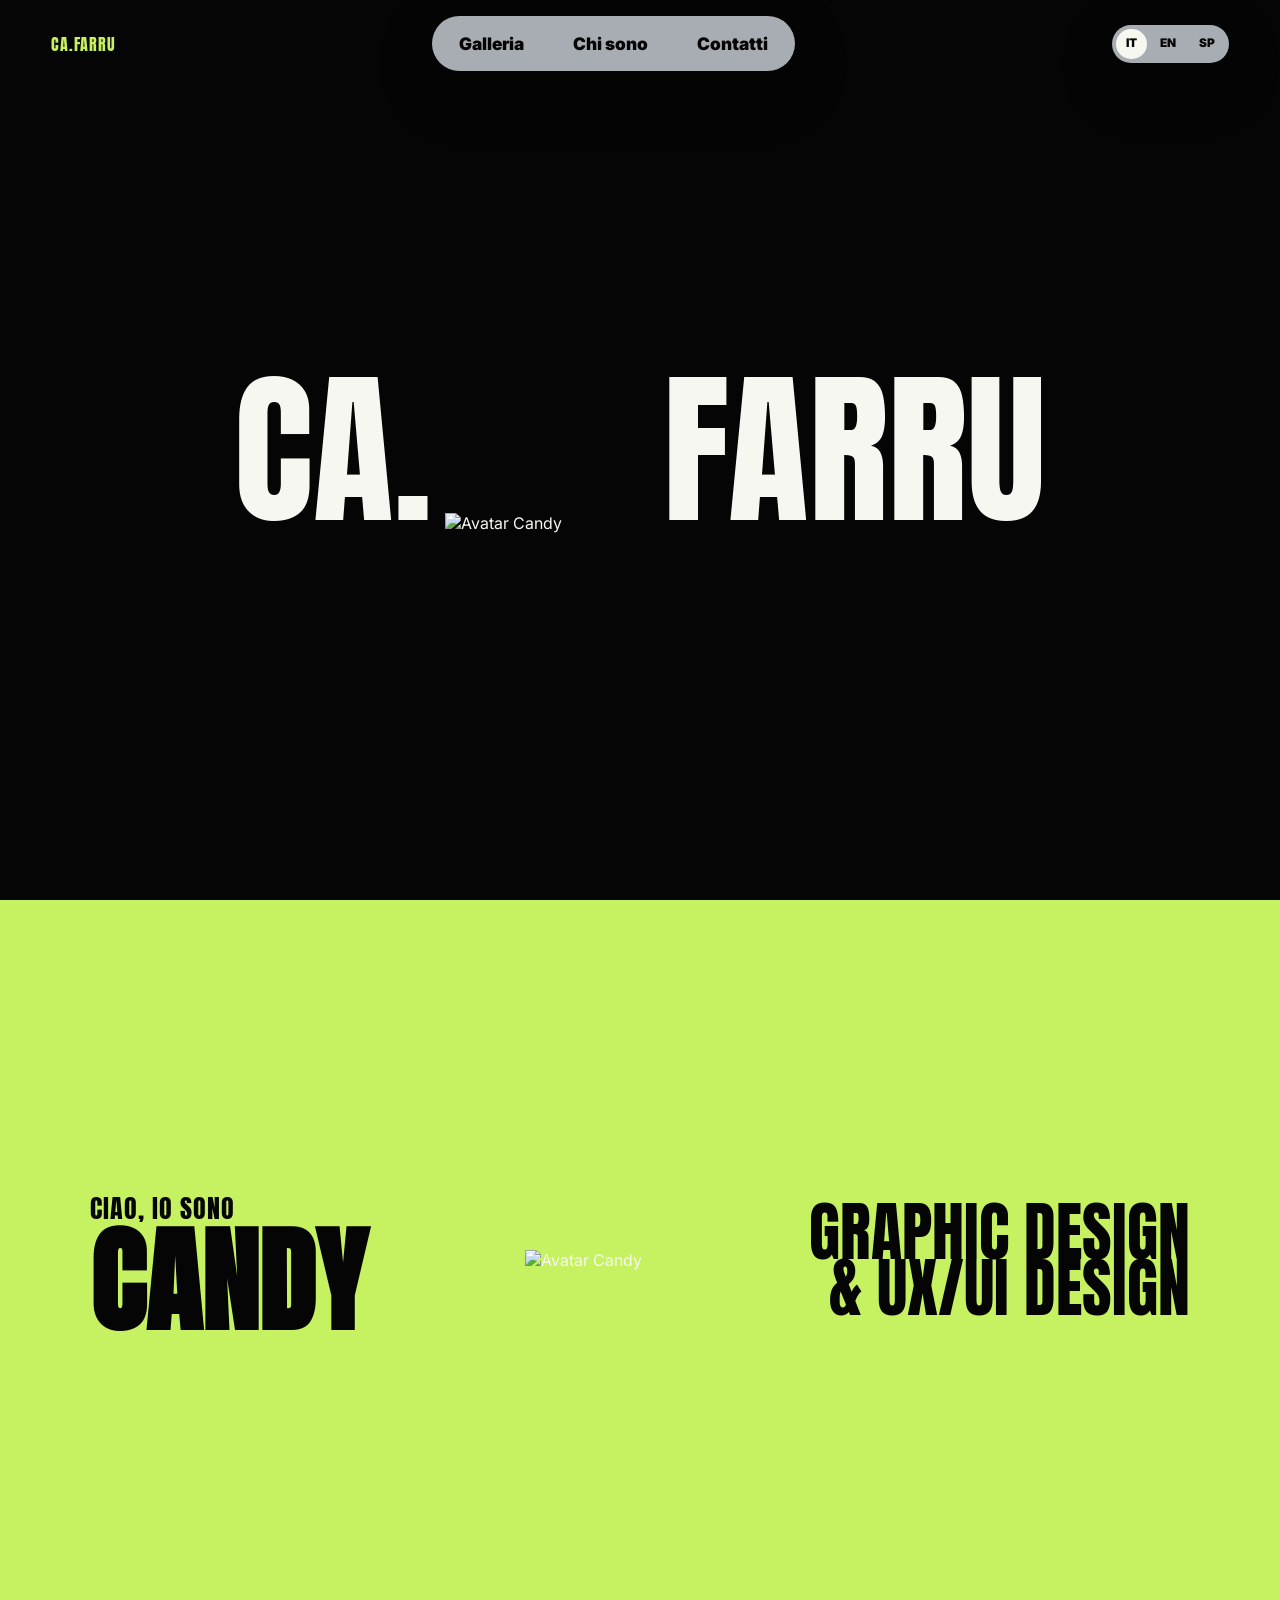
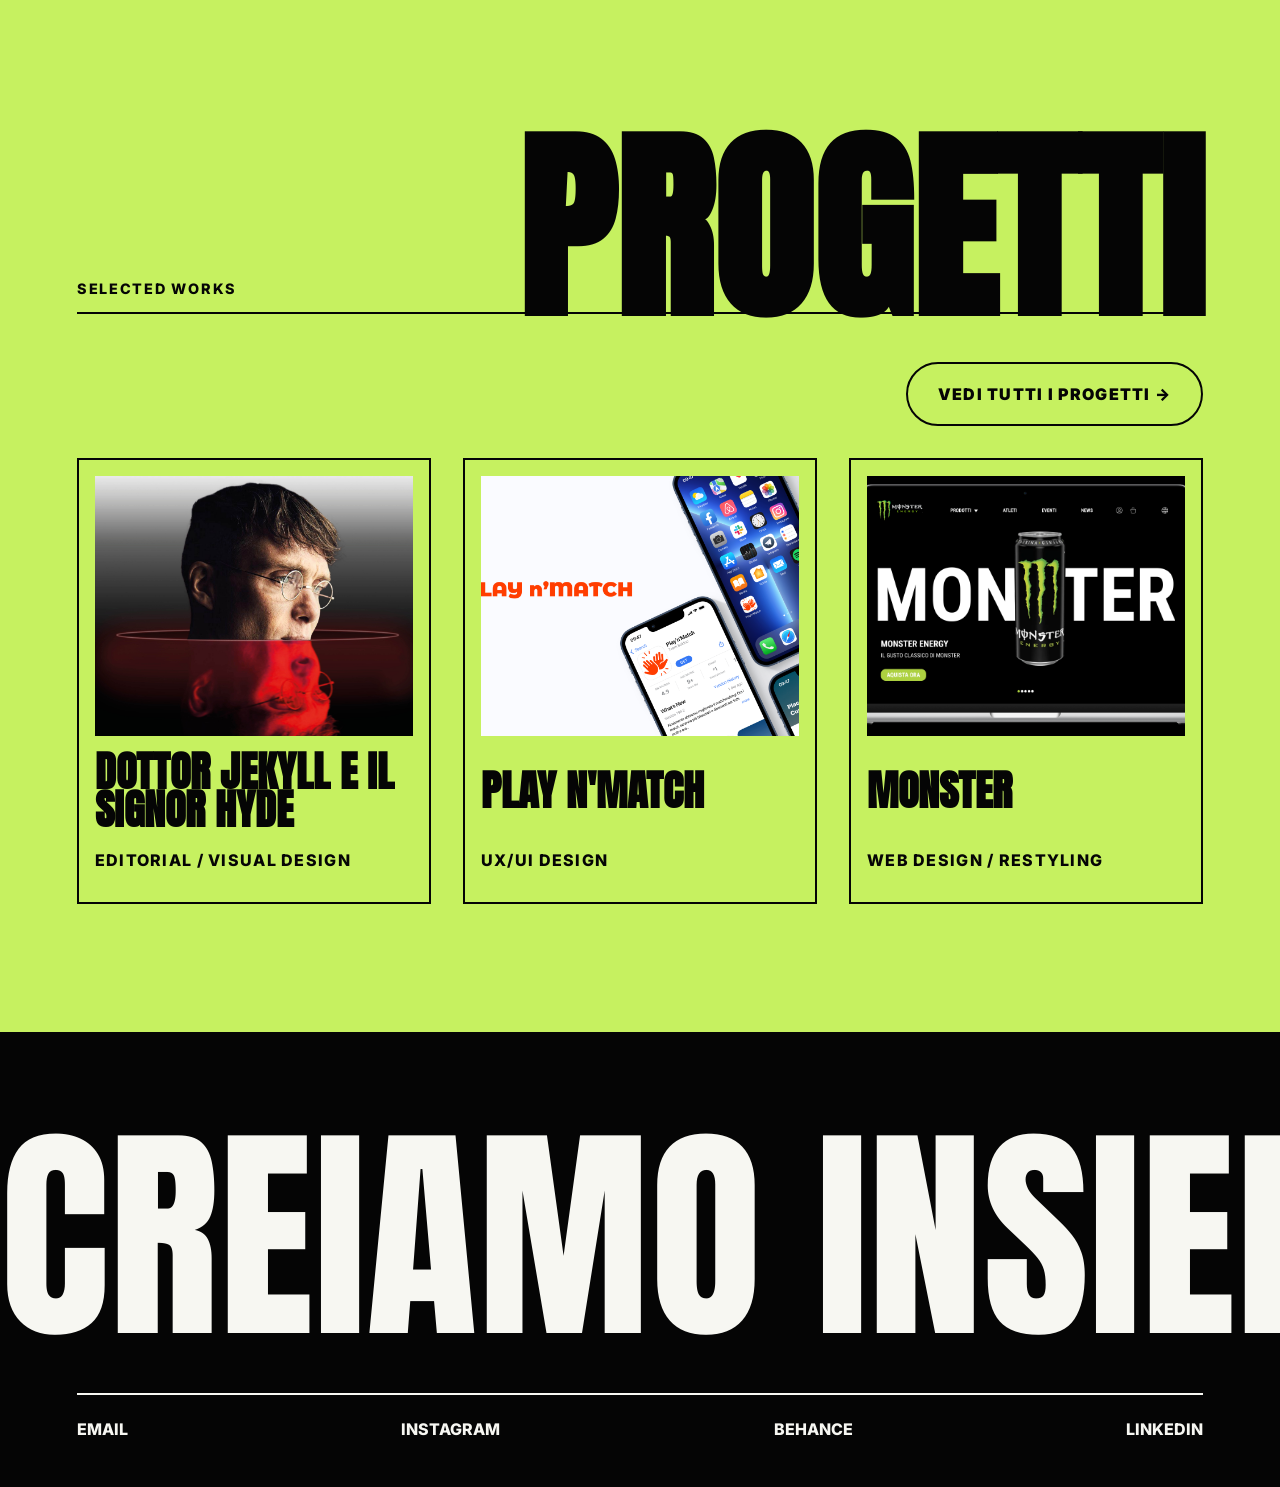
==== index.html @ 34cc257b "Update index.html" ====
<!doctype html>
<html lang="it">
<head>
  <meta charset="utf-8" />
  <meta name="viewport" content="width=device-width, initial-scale=1" />
  <title>Ca.Farru — Portfolio</title>
  <link rel="stylesheet" href="style.css" />
  <style>
    .mini-logo-text {
      font-family: Anton, Impact, sans-serif;
      color: var(--lime);
      font-size: 1rem;
      letter-spacing: .05em;
      text-decoration: none;
      text-transform: uppercase;
      white-space: nowrap;
    }
    .hero-with-avatar {
      position: relative;
      display: flex;
      align-items: center;
      justify-content: center;
      min-height: 100vh;
      overflow: hidden;
      background: var(--black);
    }
    .hero-name-row {
      display: flex;
      align-items: flex-end;
      justify-content: center;
      gap: 0;
      width: 100%;
      padding: 0 4vw;
    }
    .hero-name-part {
      font-family: Anton, Impact, sans-serif;
      font-size: clamp(5rem, 13vw, 15rem);
      text-transform: uppercase;
      line-height: 1;
      color: var(--white);
      white-space: nowrap;
    }
    .hero-avatar-wrap {
      width: clamp(140px, 16vw, 260px);
      flex-shrink: 0;
      display: flex;
      align-items: flex-end;
      justify-content: center;
      overflow: visible;
      margin: 0 1vw;
    }
    .hero-avatar-wrap img {
      width: 100%;
      height: auto;
      object-fit: contain;
      display: block;
    }
    /* Sezione lime */
    .intro-new {
      display: grid;
      grid-template-columns: 1fr auto 1fr;
      align-items: center;
      gap: 3vw;
      padding: 6rem 7vw;
      background: var(--lime);
      min-height: 80vh;
    }
    .intro-left .intro-greeting {
      font-family: Anton, Impact, sans-serif;
      font-size: clamp(1rem, 2vw, 2rem);
      text-transform: uppercase;
      color: var(--black);
      margin: 0 0 .4rem;
      letter-spacing: .04em;
    }
    .intro-left h2 {
      font-family: Anton, Impact, sans-serif;
      font-size: clamp(3.5rem, 9vw, 11rem);
      text-transform: uppercase;
      line-height: .85;
      margin: 0;
      color: var(--black);
    }
    .intro-avatar-center {
      display: flex;
      align-items: flex-end;
      justify-content: center;
      width: clamp(160px, 18vw, 300px);
    }
    .intro-avatar-center img {
      width: 100%;
      height: auto;
      object-fit: contain;
    }
    .intro-right {
      text-align: right;
    }
    .intro-right .intro-role {
      font-family: Anton, Impact, sans-serif;
      font-size: clamp(2rem, 5vw, 6rem);
      text-transform: uppercase;
      line-height: .88;
      color: var(--black);
      margin: 0;
    }
    @media(max-width:700px){
      .hero-name-part { font-size: clamp(2.5rem, 11vw, 5rem); }
      .intro-new { grid-template-columns: 1fr; text-align: center; gap: 2rem; }
      .intro-right { text-align: center; }
      .intro-avatar-center { margin: 0 auto; }
    }
  </style>
</head>
<body>
  <header class="topbar">
    <a class="mini-logo-text" href="#hero" aria-label="Ca.Farru home">CA.FARRU</a>
    <nav class="pill-nav" aria-label="Navigazione principale">
      <a class="nav-link" href="galleria.html" data-i18n="nav_gallery">Galleria</a>
      <a class="nav-link" href="about.html" data-i18n="nav_about">Chi sono</a>
      <a class="nav-link" href="contatti.html" data-i18n="nav_contact">Contatti</a>
    </nav>
    <div class="lang-nav" aria-label="Seleziona lingua">
      <button class="lang-btn active" type="button" data-lang="it">IT</button>
      <button class="lang-btn" type="button" data-lang="en">EN</button>
      <button class="lang-btn" type="button" data-lang="sp">SP</button>
    </div>
  </header>

  <main>
    <!-- HERO: CA. [avatar] FARRU -->
    <section id="hero" class="hero-with-avatar">
      <div class="hero-name-row">
        <span class="hero-name-part">CA.</span>
        <div class="hero-avatar-wrap">
          <img src="assets/io.png" alt="Avatar Candy" />
        </div>
        <span class="hero-name-part">FARRU</span>
      </div>
    </section>

    <!-- SEZIONE LIME: CIAO IO SONO CANDY + avatar + ruolo -->
    <section class="intro-new">
      <div class="intro-left">
        <p class="intro-greeting" data-i18n="hello_small">Ciao, io sono</p>
        <h2>Candy</h2>
      </div>
      <div class="intro-avatar-center">
        <img src="assets/io.png" alt="Avatar Candy" />
      </div>
      <div class="intro-right">
        <p class="intro-role" data-i18n="role">Graphic Design<br>& UX/UI Design</p>
      </div>
    </section>

    <section id="projects" class="projects section-lime">
      <div class="section-title">
        <p class="eyebrow" data-i18n="works_label">Selected works</p>
        <h2 data-i18n="projects_title">Progetti</h2>
      </div>
      <div style="margin-bottom:2rem;display:flex;justify-content:flex-end"><a href="galleria.html" class="btn" style="border-color:var(--black);color:var(--black)" data-i18n="view_all">Vedi tutti i progetti →</a></div>
      <div class="project-grid">
        <article class="project-card" onclick="window.location='progetto-dottor-jekyll.html'" style="cursor:pointer;overflow:hidden;position:relative">
          <div class="project-thumb" style="background:#111;overflow:hidden;border:none;padding:0">
            <img src="assets/poster S.jpg" alt="Jekyll" style="width:100%;height:100%;object-fit:cover" />
          </div>
          <h3>Dottor Jekyll e il Signor Hyde</h3>
          <p>Editorial / Visual Design</p>
        </article>
        <article class="project-card" onclick="window.location='progetto-play2match.html'" style="cursor:pointer;overflow:hidden">
          <div class="project-thumb" style="background:#ff4500;overflow:hidden;border:none;padding:0">
            <img src="assets/play2match.png" alt="Play2Match" style="width:100%;height:100%;object-fit:cover" />
          </div>
          <h3>Play n'Match</h3>
          <p>UX/UI Design</p>
        </article>
        <article class="project-card" style="cursor:pointer" onclick="window.location='progetto-monster.html'">
          <div class="project-thumb" style="background:#000;overflow:hidden;border:none;padding:0"><img src="assets/home page nuova.png" alt="Monster" style="width:100%;height:100%;object-fit:cover" /></div>
          <h3>Monster</h3>
          <p>Web Design / Restyling</p>
        </article>
      </div>
    </section>
  </main>

  <footer id="contact" class="footer section-black">
    <a class="footer-cta marquee" href="mailto:160499.candy.farruggia@gmail.com" aria-label="Creiamo insieme">
      <span data-i18n="footer_cta">Creiamo insieme</span>
      <span aria-hidden="true">Creiamo insieme</span>
      <span aria-hidden="true">Creiamo insieme</span>
    </a>
    <div class="footer-row">
      <a href="mailto:160499.candy.farruggia@gmail.com">email</a>
      <a href="#">instagram</a>
      <a href="#">behance</a>
      <a href="https://www.linkedin.com/in/candida-farruggia-71b1a9174/" target="_blank">LinkedIn</a>
    </div>
  </footer>

  <script src="script.js"></script>
  <script>
    const indexTranslations = {
      it: {
        nav_gallery: 'Galleria', nav_about: 'Chi sono', nav_contact: 'Contatti',
        hello_small: 'Ciao, io sono', role: 'Graphic Design<br>& UX/UI Design',
        works_label: 'Selected works', projects_title: 'Progetti',
        footer_cta: 'Creiamo insieme', view_all: 'Vedi tutti i progetti →'
      },
      en: {
        nav_gallery: 'Gallery', nav_about: 'About me', nav_contact: 'Contacts',
        hello_small: 'Hi, I am', role: 'Graphic Design<br>& UX/UI Design',
        works_label: 'Selected works', projects_title: 'Projects',
        footer_cta: "Let's create together", view_all: 'See all projects →'
      },
      sp: {
        nav_gallery: 'Galería', nav_about: 'Sobre mí', nav_contact: 'Contactos',
        hello_small: 'Hola, soy', role: 'Diseño gráfico<br>y UX/UI Design',
        works_label: 'Trabajos seleccionados', projects_title: 'Proyectos',
        footer_cta: 'Creamos juntos', view_all: 'Ver todos los proyectos →'
      }
    };

    function applyIndexLang(lang) {
      const dict = indexTranslations[lang] || indexTranslations.it;
      document.querySelectorAll('[data-i18n]').forEach(el => {
        const key = el.dataset.i18n;
        if (dict[key]) el.innerHTML = dict[key];
      });
      document.querySelectorAll('.lang-btn').forEach(b => b.classList.toggle('active', b.dataset.lang === lang));
      document.documentElement.lang = lang === 'sp' ? 'es' : lang;
      localStorage.setItem('cafarru-lang', lang);
    }

    document.querySelectorAll('.lang-btn').forEach(btn => {
      btn.onclick = () => applyIndexLang(btn.dataset.lang);
    });

    applyIndexLang(localStorage.getItem('cafarru-lang') || 'it');
  </script>
</body>
</html>
---- style.css ----
@import url('https://fonts.googleapis.com/css2?family=Anton&family=Inter:wght@400;600;800;900&display=swap');
 
:root {
  --black: #050505;
  --white: #f7f7f2;
  --lime: #C6F160;
  --grey: #bfc5cb;
}
 
* { box-sizing: border-box }
html { scroll-behavior: smooth }
body { margin: 0; font-family: Inter, Arial, sans-serif; background: var(--black); color: var(--white); overflow-x: hidden }
a { color: inherit; text-decoration: none }
button { font: inherit }
 
/* ── TOPBAR ── */
.topbar {
  position: fixed; top: 16px; left: 0; right: 0; z-index: 20;
  display: grid; grid-template-columns: 74px 1fr 128px;
  align-items: center; gap: 14px; padding: 0 4vw; pointer-events: none;
}
.topbar > * { pointer-events: auto }
 
.mini-logo {
  width: 48px; height: 48px; border: 2px solid var(--lime); border-radius: 50%;
  display: grid; place-items: center; background: var(--black); color: var(--lime);
  font-weight: 900; letter-spacing: -.08em; box-shadow: 0 16px 35px rgba(0,0,0,.28);
}
 
.pill-nav, .lang-nav {
  justify-self: center; display: flex; align-items: center;
  background: rgba(191,197,203,.88); border-radius: 999px; padding: 5px;
  backdrop-filter: blur(10px); box-shadow: 0 20px 60px rgba(0,0,0,.22);
}
.pill-nav { gap: 5px }
.lang-nav { gap: 3px; justify-self: end; padding: 4px }
 
.nav-link, .lang-btn {
  border: 0; border-radius: 999px; background: transparent; color: var(--black);
  font-weight: 900; line-height: 1; cursor: pointer; transition: .2s ease;
}
.nav-link { font-size: clamp(.78rem, 1.35vw, 1.15rem); padding: 14px 22px }
.lang-btn { font-size: .74rem; padding: 9px 10px }
.nav-link.active, .nav-link:hover, .lang-btn.active, .lang-btn:hover {
  background: var(--white); color: var(--black);
}
 
/* ── SECTION COLORS ── */
.section-black { background: var(--black); color: var(--white) }
.section-lime  { background: var(--lime);  color: var(--black) }
 
/* ── HERO ── */
.hero {
  min-height: 100vh; position: relative; display: flex;
  align-items: center; justify-content: center;
  padding: 8vh 0 2vh; overflow: hidden;
}
.hero h1 {
  font-family: Anton, Impact, sans-serif;
  font-size: clamp(6.8rem, 24.5vw, 30rem);
  line-height: .76; margin: 0; text-transform: uppercase;
  letter-spacing: .005em; z-index: 2; white-space: nowrap;
  width: 100vw; text-align: center;
}
 
/* ── INTRO ── */
.intro {
  min-height: 90vh; display: grid;
  grid-template-columns: 1.25fr .7fr 1.25fr;
  align-items: center; gap: 3vw; padding: 9rem 6vw;
}
.eyebrow { text-transform: uppercase; letter-spacing: .12em; font-size: .9rem; font-weight: 800 }
.intro h2, .projects h2 {
  font-family: Anton, Impact, sans-serif;
  font-size: clamp(5rem, 16vw, 18rem);
  line-height: .8; margin: 0; text-transform: uppercase;
}
.intro-role {
  font-family: Anton, Impact, sans-serif;
  font-size: clamp(3rem, 8vw, 9rem);
  line-height: .88; margin: 0; text-transform: uppercase;
}
.emoji { display: block; border-radius: 50%; object-fit: cover; box-shadow: 0 25px 70px rgba(0,0,0,.35) }
.emoji.small { width: min(26vw, 320px); aspect-ratio: 1 }
.photo { display: block; object-fit: cover; box-shadow: 0 25px 70px rgba(0,0,0,.35); border: 2px solid var(--white) }
.photo.big { width: min(38vw, 480px); aspect-ratio: 4/5; border-radius: 44px; object-position: center top }
 
/* ── ABOUT PREVIEW ── */
.about-preview {
  min-height: 100vh; display: grid; grid-template-columns: 1fr 1fr;
  align-items: center; gap: 6vw; padding: 8rem 7vw;
}
.about-text h2 {
  font-size: clamp(2.4rem, 5vw, 6rem); line-height: .95; margin: 0 0 2rem;
  font-family: Anton, Impact, sans-serif; text-transform: uppercase;
}
.btn {
  display: inline-flex; border: 2px solid var(--white); border-radius: 999px;
  padding: 20px 30px; text-transform: uppercase; font-weight: 900; letter-spacing: .08em;
}
.btn:hover { background: var(--lime); border-color: var(--lime); color: var(--black) }
 
/* ── PROJECTS (index) ── */
.projects { min-height: 100vh; padding: 8rem 6vw }
.section-title {
  display: flex; justify-content: space-between; align-items: end;
  border-bottom: 2px solid var(--black); margin-bottom: 3rem;
}
.project-grid { display: grid; grid-template-columns: repeat(3,1fr); gap: 2rem }
.project-card {
  border: 2px solid var(--black); padding: 1rem; min-height: 430px;
  display: flex; flex-direction: column; justify-content: space-between; transition: .25s;
}
.project-card:hover { background: var(--black); color: var(--lime); transform: translateY(-8px) }
.project-thumb {
  height: 260px; border: 2px solid currentColor; display: grid;
  place-items: center; font-family: Anton, Impact, sans-serif; font-size: 7rem;
}
.project-card h3 {
  font-family: Anton, Impact, sans-serif;
  font-size: clamp(2rem, 3.3vw, 4rem); line-height: .9; text-transform: uppercase; margin: 1rem 0 .4rem;
}
.project-card p { text-transform: uppercase; letter-spacing: .08em; font-weight: 800 }
 
/* ── FOOTER ── */
.footer { padding: 7rem 0 3rem; overflow: hidden }
.footer-cta {
  width: 100%; display: flex; gap: 4vw; white-space: nowrap;
  font-family: Anton, Impact, sans-serif; font-size: clamp(5rem, 18vw, 20rem);
  line-height: .8; text-transform: uppercase; color: var(--white);
  animation: footerHue 5s ease-in-out infinite alternate;
}
.footer-cta span { display: inline-block; animation: marquee 13s linear infinite; padding-right: 4vw }
.footer-cta:hover { color: var(--lime) }
.footer-row {
  margin: 4rem 6vw 0; border-top: 2px solid var(--white); padding-top: 1.5rem;
  display: flex; gap: 3rem; justify-content: space-between;
  text-transform: uppercase; font-weight: 800;
}
.footer a:hover { color: var(--lime) }
 
@keyframes marquee { from { transform: translateX(0) } to { transform: translateX(-100%) } }
@keyframes footerHue {
  0%   { color: var(--white) }
  45%  { color: var(--lime) }
  100% { color: #bfc5cb }
}
 
/* ── GALLERY PAGE ── */
.gallery-page { padding: 130px 24px 120px }
.gallery-hero {
  display: flex; align-items: flex-end; justify-content: space-between;
  border-bottom: 1px solid #333; padding-bottom: 24px; margin-bottom: 40px;
}
.gallery-hero h1 { font-size: clamp(64px, 10vw, 150px); line-height: .85; margin: 0; font-family: Anton, Impact, sans-serif; text-transform: uppercase }
.gallery-hero p { max-width: 420px; font-size: 20px; color: #aaa }
 
.projects-grid {
  display: grid; grid-template-columns: repeat(3, 1fr);
  border-top: 1px solid #252525; border-left: 1px solid #252525;
}
.projects-grid .project-card {
  border: none;
  border-right: 1px solid #252525; border-bottom: 1px solid #252525;
  padding: 20px; min-height: 360px; display: flex; flex-direction: column;
  justify-content: space-between; transition: .25s; color: var(--white);
}
.projects-grid .project-card:hover { background: #111; transform: none }
.projects-grid .project-card.selected { background: var(--lime); color: var(--black) }
.projects-grid .project-card.selected .project-info p,
.projects-grid .project-card.selected .project-info span { color: #333 }
 
.project-image {
  height: 220px; border-radius: 4px; display: flex;
  align-items: center; justify-content: center;
  font-size: 72px; font-weight: 900; color: var(--black);
}
.img-1 { background: var(--white) }
.img-2 { background: var(--lime) }
.img-3 { background: #ff4038 }
 
.project-info h2 { font-size: 22px; margin: 18px 0 8px }
.project-info p, .project-info span { color: #aaa; font-size: 14px }
 
/* ── VIEW TOGGLE ── */
.view { display: none }
.active-view { display: grid }
.projects-list.active-view { display: block }
.projects-list { padding-top: 20px }
.list-group {
  display: grid; grid-template-columns: 260px 1fr;
  border-top: 1px solid #333; padding: 28px 0;
}
.list-group h2 { margin: 0; font-size: 32px }
.list-group a {
  display: flex; justify-content: space-between; align-items: center;
  border-bottom: 1px solid #252525; padding: 18px 0;
  font-size: 23px; font-weight: 900; transition: .2s;
}
.list-group a:hover, .list-group a.selected {
  background: var(--lime); color: var(--black); padding-left: 18px; padding-right: 18px;
}
.list-group a:hover small, .list-group a.selected small { color: #333 }
.list-group small { color: #aaa; font-size: 13px }
 
.bottom-controls {
  position: fixed; left: 50%; bottom: 24px; transform: translateX(-50%);
  z-index: 1001; background: #9fa4a8; padding: 6px; border-radius: 999px;
  display: flex; gap: 5px; box-shadow: 0 15px 50px #000;
}
.view-btn { width: 48px; height: 48px; border: 0; border-radius: 999px; background: transparent; font-size: 23px; font-weight: 900; cursor: pointer }
.view-btn.active { background: var(--white) }
 
/* ── PROJECT PAGE ── */
.project-page { padding: 130px 48px 100px }
.project-header {
  display: grid; grid-template-columns: 1fr 1.6fr;
  gap: 60px; align-items: start; border-bottom: 1px solid #333; padding-bottom: 60px;
}
.project-title-box { text-align: right }
.project-title-box h1 { font-family: Anton, Impact, sans-serif; font-size: clamp(58px, 9vw, 145px); line-height: .85; margin: 0; text-transform: uppercase }
.project-title-box p, .software-box p, .project-meta p {
  color: #aaa; text-transform: uppercase; font-size: 13px; letter-spacing: .08em;
}
.software-icons { display: flex; gap: 12px }
.software-icons span {
  width: 64px; height: 64px; border-radius: 50%; background: var(--white); color: var(--black);
  display: flex; align-items: center; justify-content: center; font-weight: 900; font-size: 20px;
}
.project-meta {
  display: grid; grid-template-columns: 1fr 1fr 2fr;
  gap: 40px; padding: 60px 0; border-bottom: 1px solid #333;
}
.project-meta h2 { font-size: 23px; margin: 0 }
.brief h2 { font-size: 32px; line-height: 1.1 }
.mockups { display: grid; grid-template-columns: 1fr 1fr; gap: 24px; padding-top: 60px }
.mockup {
  min-height: 420px; border-radius: 28px; display: flex;
  align-items: center; justify-content: center; color: var(--black); font-size: 38px; font-weight: 900;
}
.mockup.big { grid-column: 1/-1; min-height: 620px }
 
/* ── RESPONSIVE ── */
@media (max-width: 1200px) {
  .projects-grid { grid-template-columns: repeat(3,1fr) }
}
@media (max-width: 950px) {
  .topbar { grid-template-columns: 52px 1fr; top: 12px; padding: 0 4vw }
  .mini-logo { width: 44px; height: 44px }
  .pill-nav { justify-self: end }
  .lang-nav { grid-column: 2; justify-self: end }
  .nav-link { font-size: .78rem; padding: 12px 14px }
  .lang-btn { font-size: .7rem; padding: 8px 9px }
  .hero h1 { font-size: 26vw; white-space: nowrap }
  .intro, .about-preview { grid-template-columns: 1fr; min-height: auto; padding: 7rem 5vw; text-align: left }
  .emoji.small { width: min(75vw, 340px) }
  .photo.big { width: min(86vw, 420px) }
  .project-grid { grid-template-columns: 1fr }
  .section-title { display: block }
  .footer-row { flex-direction: column; gap: 1rem }
  .projects { padding: 7rem 5vw }
}
@media (max-width: 760px) {
  .gallery-page, .project-page { padding: 160px 16px 110px }
  .gallery-hero { display: block }
  .projects-grid { grid-template-columns: 1fr }
  .project-header, .project-meta, .list-group, .mockups { grid-template-columns: 1fr }
  .project-title-box { text-align: left }
}
@media (max-width: 520px) {
  .topbar { gap: 8px }
  .pill-nav { gap: 3px; padding: 4px }
  .nav-link { font-size: .66rem; padding: 10px 8px }
  .lang-nav { padding: 3px }
  .hero { padding-top: 8rem }
  .hero h1 { font-size: 25vw }
  .footer-cta { font-size: 24vw }
}
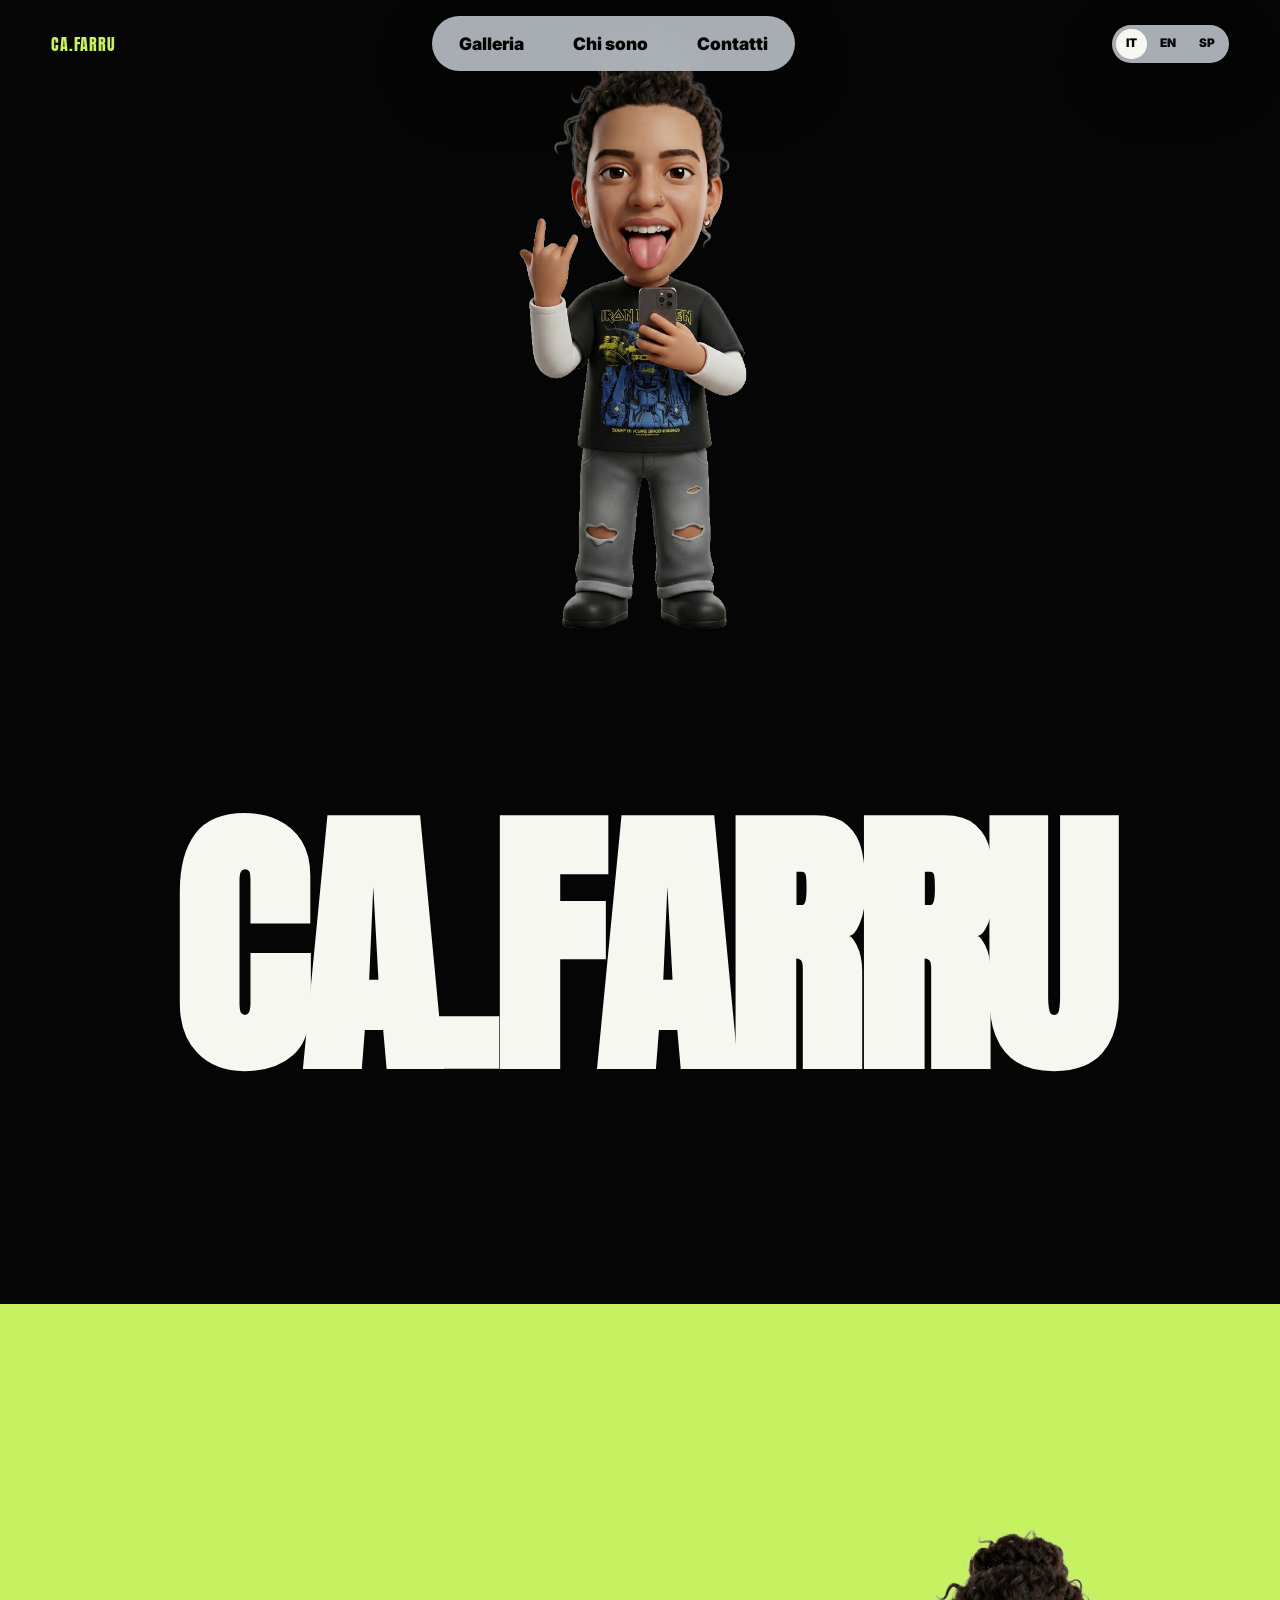
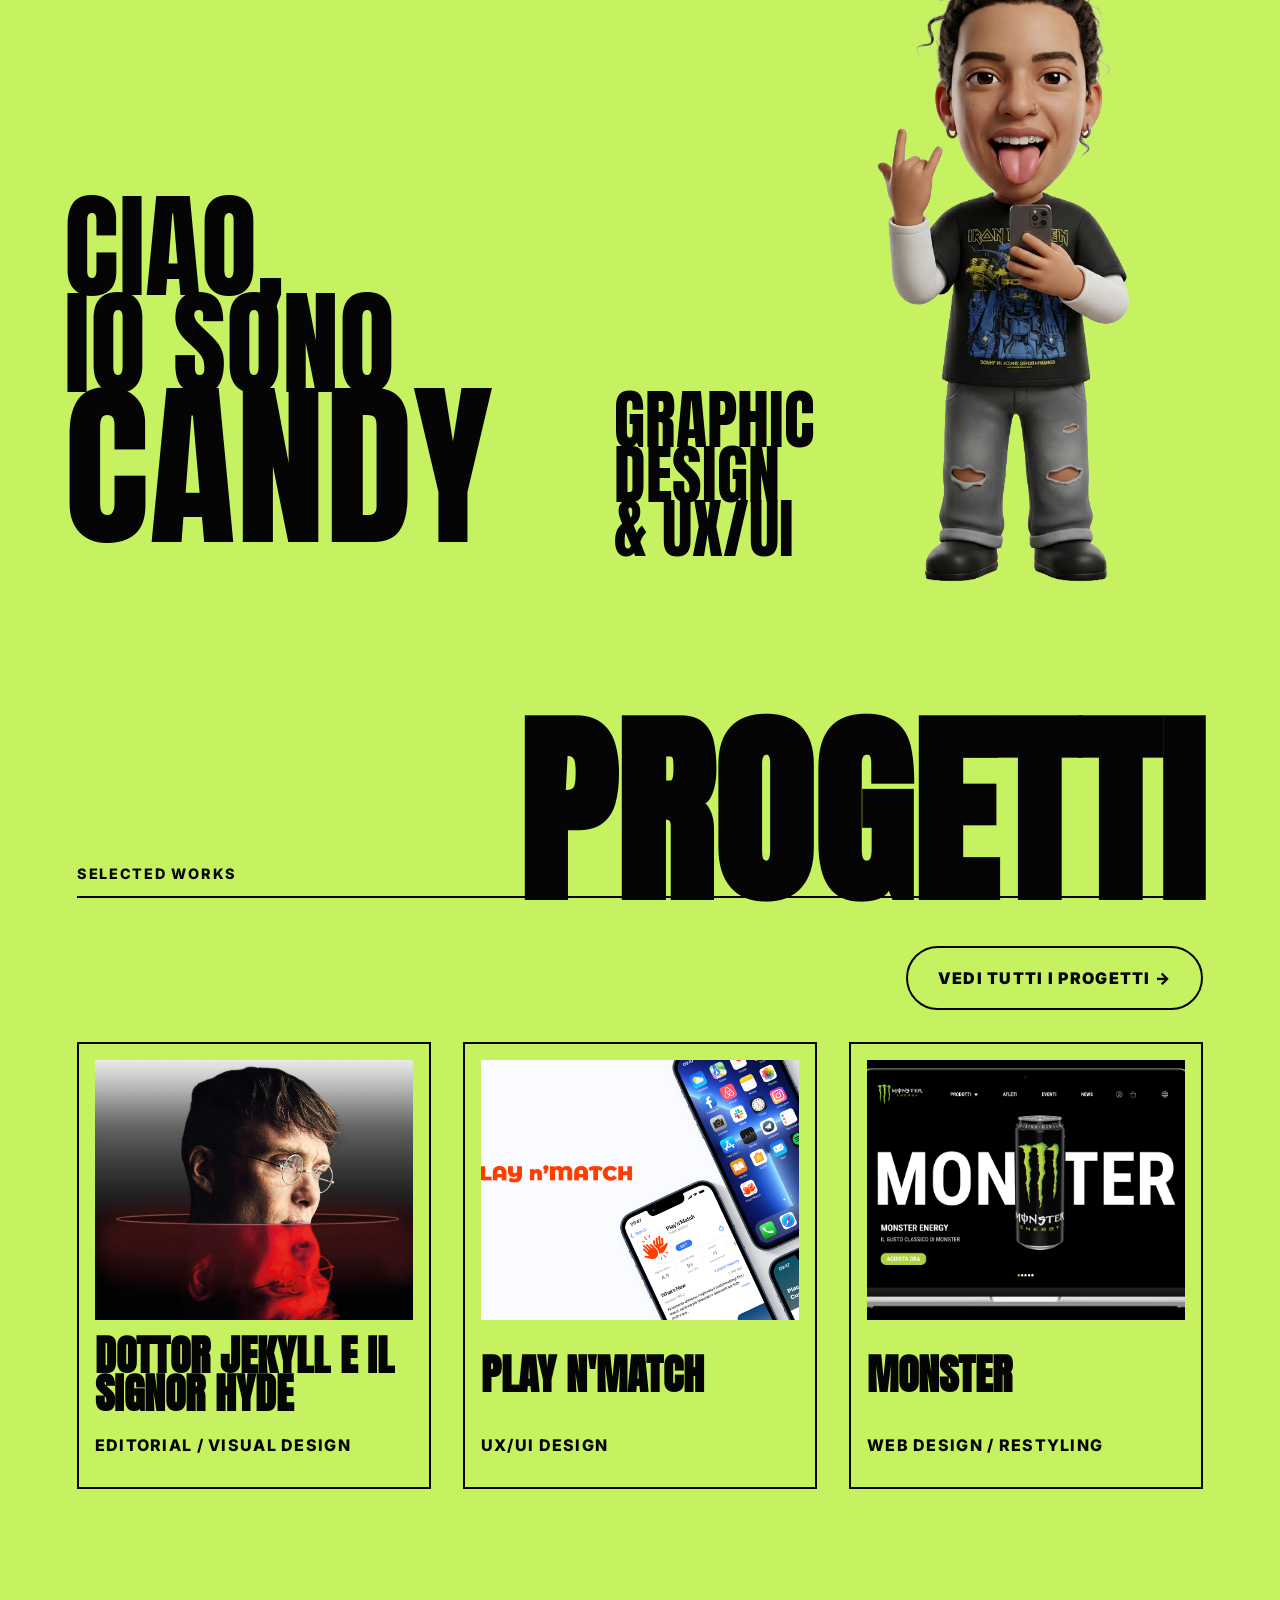
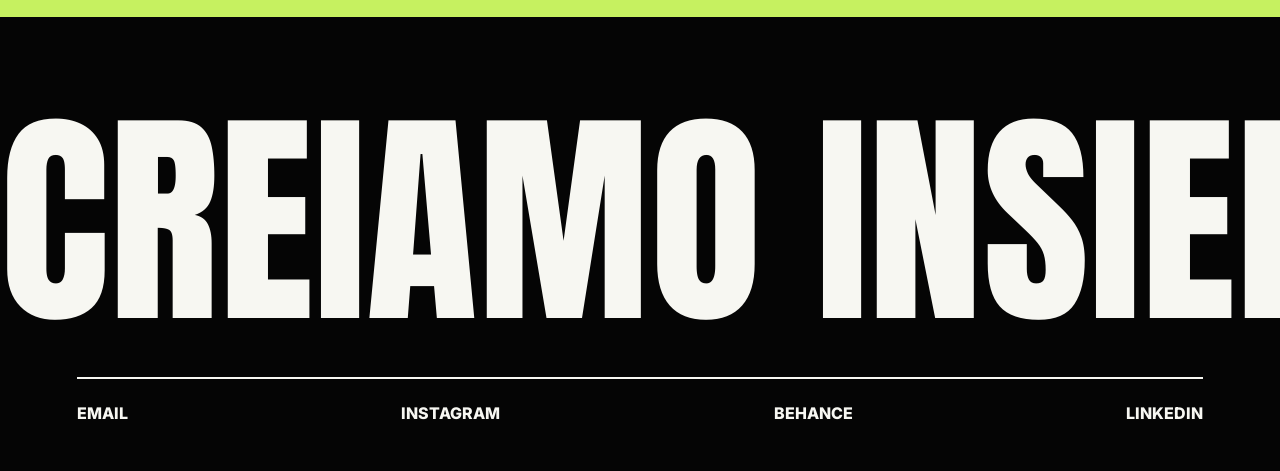
==== commit a596dc44: "Update index.html" ====
--- a/index.html
+++ b/index.html
@@ -15,99 +15,115 @@
       text-transform: uppercase;
       white-space: nowrap;
     }
-    .hero-with-avatar {
-      position: relative;
+
+    /* ── HERO ── */
+    .hero-new {
+      min-height: 100vh;
+      background: var(--black);
       display: flex;
+      flex-direction: column;
       align-items: center;
-      justify-content: center;
-      min-height: 100vh;
+      justify-content: flex-end;
+      padding: 0 0 0 0;
       overflow: hidden;
-      background: var(--black);
-    }
-    .hero-name-row {
-      display: flex;
-      align-items: flex-end;
-      justify-content: center;
-      gap: 0;
-      width: 100%;
-      padding: 0 4vw;
-    }
-    .hero-name-part {
-      font-family: Anton, Impact, sans-serif;
-      font-size: clamp(5rem, 13vw, 15rem);
-      text-transform: uppercase;
-      line-height: 1;
-      color: var(--white);
-      white-space: nowrap;
-    }
-    .hero-avatar-wrap {
-      width: clamp(140px, 16vw, 260px);
-      flex-shrink: 0;
-      display: flex;
-      align-items: flex-end;
-      justify-content: center;
-      overflow: visible;
-      margin: 0 1vw;
-    }
-    .hero-avatar-wrap img {
+      position: relative;
+    }
+    .hero-avatar {
+      width: clamp(260px, 38vw, 560px);
+      position: relative;
+      z-index: 2;
+      display: block;
+      margin: 0 auto;
+      /* avatar parte dall'alto, leggermente sovrapposto al nome */
+      margin-bottom: -4vw;
+    }
+    .hero-avatar img {
       width: 100%;
       height: auto;
       object-fit: contain;
       display: block;
     }
-    /* Sezione lime */
+    .hero-name {
+      font-family: Anton, Impact, sans-serif;
+      font-size: clamp(5rem, 22vw, 28rem);
+      text-transform: uppercase;
+      line-height: .85;
+      color: var(--white);
+      white-space: nowrap;
+      text-align: center;
+      width: 100%;
+      position: relative;
+      z-index: 1;
+      /* scala per riempire la larghezza */
+      letter-spacing: -.02em;
+    }
+
+    /* ── SEZIONE LIME ── */
     .intro-new {
+      background: var(--lime);
+      min-height: 100vh;
       display: grid;
-      grid-template-columns: 1fr auto 1fr;
-      align-items: center;
-      gap: 3vw;
-      padding: 6rem 7vw;
-      background: var(--lime);
-      min-height: 80vh;
-    }
-    .intro-left .intro-greeting {
-      font-family: Anton, Impact, sans-serif;
-      font-size: clamp(1rem, 2vw, 2rem);
+      grid-template-columns: 1fr 1fr;
+      align-items: end;
+      overflow: hidden;
+      position: relative;
+    }
+    .intro-text-col {
+      padding: 6rem 0 4rem 5vw;
+      display: flex;
+      flex-direction: column;
+      justify-content: flex-end;
+    }
+    .intro-greeting {
+      font-family: Anton, Impact, sans-serif;
+      font-size: clamp(3.5rem, 9vw, 12rem);
       text-transform: uppercase;
       color: var(--black);
-      margin: 0 0 .4rem;
-      letter-spacing: .04em;
-    }
-    .intro-left h2 {
-      font-family: Anton, Impact, sans-serif;
-      font-size: clamp(3.5rem, 9vw, 11rem);
-      text-transform: uppercase;
       line-height: .85;
       margin: 0;
+    }
+    .intro-name {
+      font-family: Anton, Impact, sans-serif;
+      font-size: clamp(5rem, 14vw, 18rem);
+      text-transform: uppercase;
       color: var(--black);
-    }
-    .intro-avatar-center {
+      line-height: .82;
+      margin: 0;
+    }
+    .intro-avatar-col {
       display: flex;
+      flex-direction: column;
       align-items: flex-end;
-      justify-content: center;
-      width: clamp(160px, 18vw, 300px);
-    }
-    .intro-avatar-center img {
-      width: 100%;
+      justify-content: flex-end;
+      position: relative;
+    }
+    .intro-avatar-col img {
+      width: clamp(260px, 42vw, 640px);
       height: auto;
       object-fit: contain;
-    }
-    .intro-right {
-      text-align: right;
-    }
-    .intro-right .intro-role {
-      font-family: Anton, Impact, sans-serif;
-      font-size: clamp(2rem, 5vw, 6rem);
-      text-transform: uppercase;
-      line-height: .88;
+      display: block;
+    }
+    .intro-role {
+      position: absolute;
+      bottom: 3rem;
+      left: -2vw;
+      font-family: Anton, Impact, sans-serif;
+      font-size: clamp(2rem, 5vw, 7rem);
+      text-transform: uppercase;
       color: var(--black);
+      line-height: .85;
       margin: 0;
-    }
-    @media(max-width:700px){
-      .hero-name-part { font-size: clamp(2.5rem, 11vw, 5rem); }
-      .intro-new { grid-template-columns: 1fr; text-align: center; gap: 2rem; }
-      .intro-right { text-align: center; }
-      .intro-avatar-center { margin: 0 auto; }
+      z-index: 2;
+    }
+
+    @media(max-width:768px){
+      .hero-name { font-size: clamp(4rem, 18vw, 10rem); }
+      .hero-avatar { width: clamp(200px, 60vw, 340px); margin-bottom: -6vw; }
+      .intro-new { grid-template-columns: 1fr; min-height: auto; }
+      .intro-text-col { padding: 4rem 5vw 2rem; }
+      .intro-avatar-col { align-items: center; }
+      .intro-avatar-col img { width: clamp(200px, 70vw, 380px); }
+      .intro-role { position: static; margin-top: 1rem; padding: 0 5vw 3rem; }
     }
   </style>
 </head>
@@ -127,28 +143,24 @@
   </header>
 
   <main>
-    <!-- HERO: CA. [avatar] FARRU -->
-    <section id="hero" class="hero-with-avatar">
-      <div class="hero-name-row">
-        <span class="hero-name-part">CA.</span>
-        <div class="hero-avatar-wrap">
-          <img src="assets/io.png" alt="Avatar Candy" />
-        </div>
-        <span class="hero-name-part">FARRU</span>
-      </div>
+    <!-- HERO: avatar grande sopra, nome gigante sotto -->
+    <section id="hero" class="hero-new">
+      <div class="hero-avatar">
+        <img src="assets/io.png" alt="Avatar Candy" />
+      </div>
+      <h1 class="hero-name">CA.FARRU</h1>
     </section>
 
-    <!-- SEZIONE LIME: CIAO IO SONO CANDY + avatar + ruolo -->
+    <!-- SEZIONE LIME: testo enorme a sinistra, avatar grande a destra -->
     <section class="intro-new">
-      <div class="intro-left">
-        <p class="intro-greeting" data-i18n="hello_small">Ciao, io sono</p>
-        <h2>Candy</h2>
-      </div>
-      <div class="intro-avatar-center">
+      <div class="intro-text-col">
+        <p class="intro-greeting" data-i18n="hello_line1">Ciao,</p>
+        <p class="intro-greeting" data-i18n="hello_line2">io sono</p>
+        <p class="intro-name">Candy</p>
+      </div>
+      <div class="intro-avatar-col">
         <img src="assets/io.png" alt="Avatar Candy" />
-      </div>
-      <div class="intro-right">
-        <p class="intro-role" data-i18n="role">Graphic Design<br>& UX/UI Design</p>
+        <p class="intro-role" data-i18n="role">Graphic<br>Design<br>& UX/UI</p>
       </div>
     </section>
 
@@ -201,19 +213,22 @@
     const indexTranslations = {
       it: {
         nav_gallery: 'Galleria', nav_about: 'Chi sono', nav_contact: 'Contatti',
-        hello_small: 'Ciao, io sono', role: 'Graphic Design<br>& UX/UI Design',
+        hello_line1: 'Ciao,', hello_line2: 'io sono',
+        role: 'Graphic<br>Design<br>& UX/UI',
         works_label: 'Selected works', projects_title: 'Progetti',
         footer_cta: 'Creiamo insieme', view_all: 'Vedi tutti i progetti →'
       },
       en: {
         nav_gallery: 'Gallery', nav_about: 'About me', nav_contact: 'Contacts',
-        hello_small: 'Hi, I am', role: 'Graphic Design<br>& UX/UI Design',
+        hello_line1: 'Hello,', hello_line2: 'I am',
+        role: 'Graphic<br>Design<br>& UX/UI',
         works_label: 'Selected works', projects_title: 'Projects',
         footer_cta: "Let's create together", view_all: 'See all projects →'
       },
       sp: {
         nav_gallery: 'Galería', nav_about: 'Sobre mí', nav_contact: 'Contactos',
-        hello_small: 'Hola, soy', role: 'Diseño gráfico<br>y UX/UI Design',
+        hello_line1: 'Hola,', hello_line2: 'yo soy',
+        role: 'Diseño<br>Gráfico<br>& UX/UI',
         works_label: 'Trabajos seleccionados', projects_title: 'Proyectos',
         footer_cta: 'Creamos juntos', view_all: 'Ver todos los proyectos →'
       }
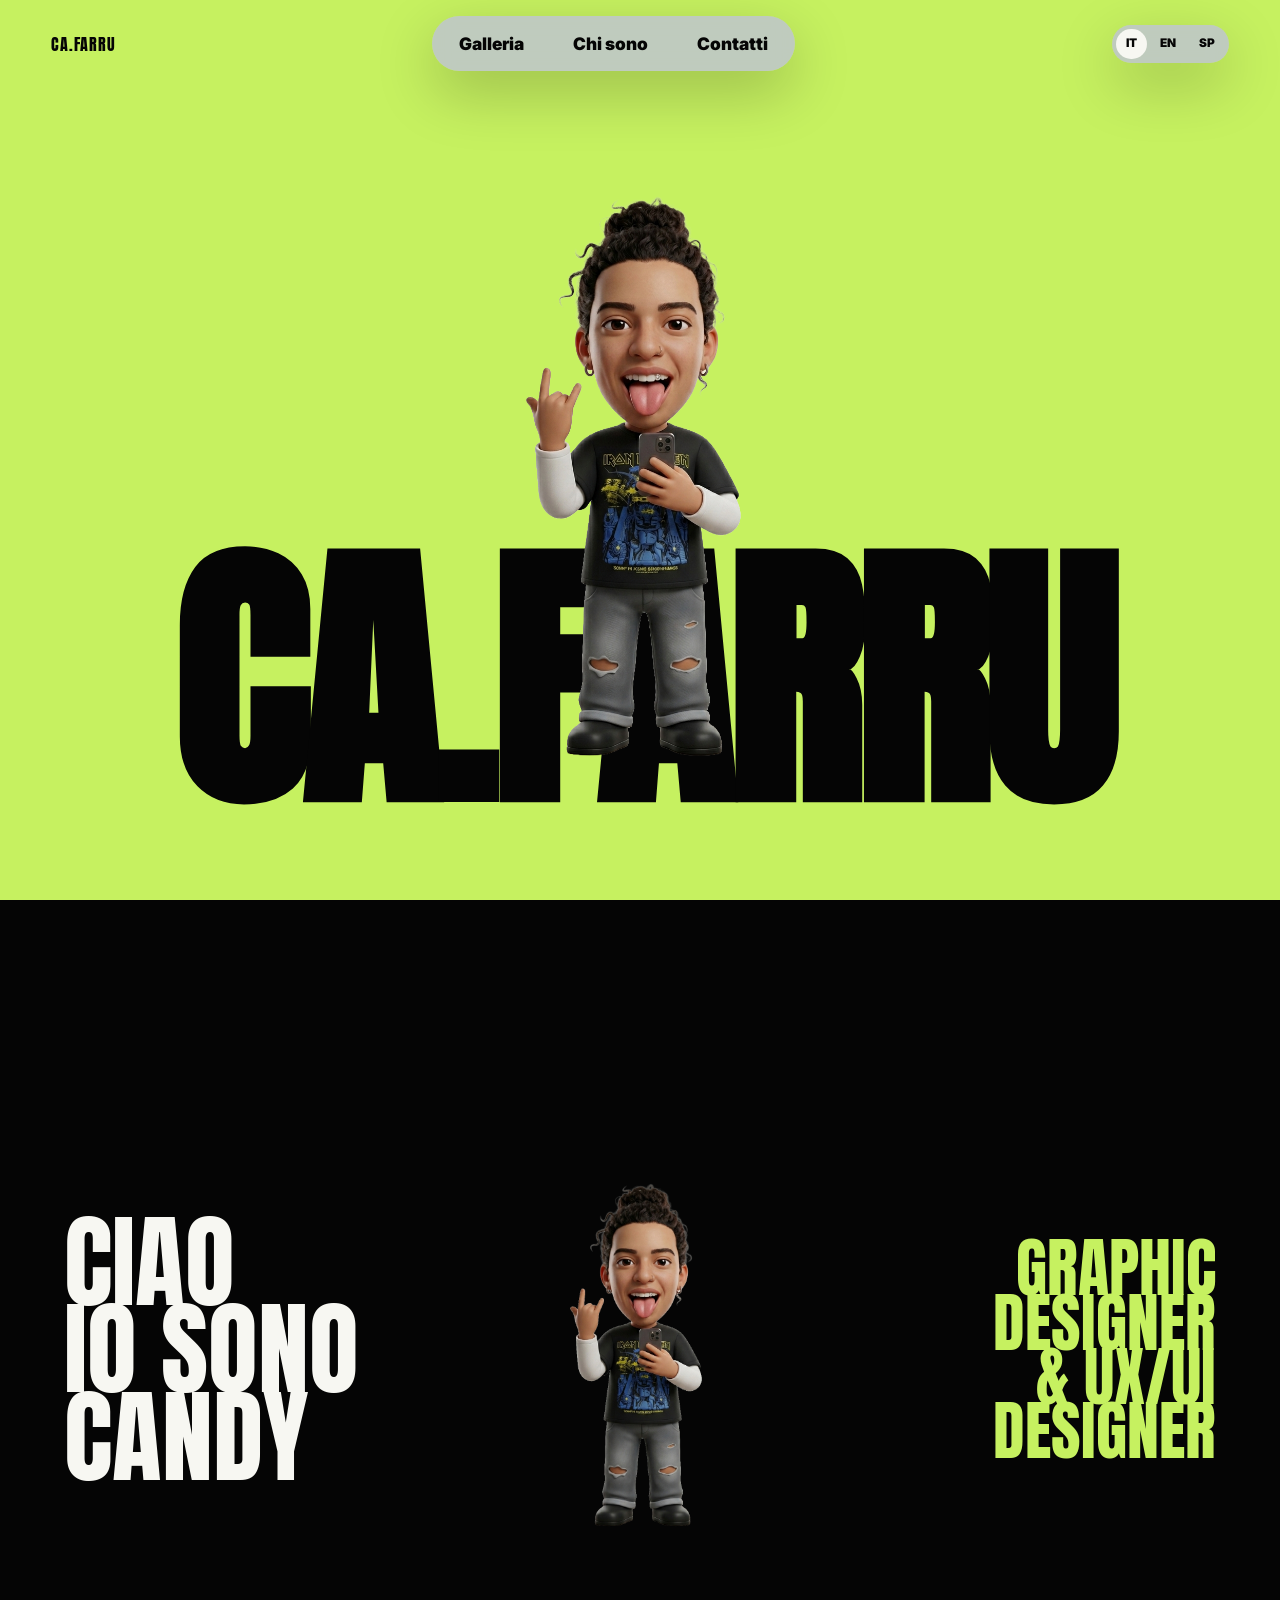
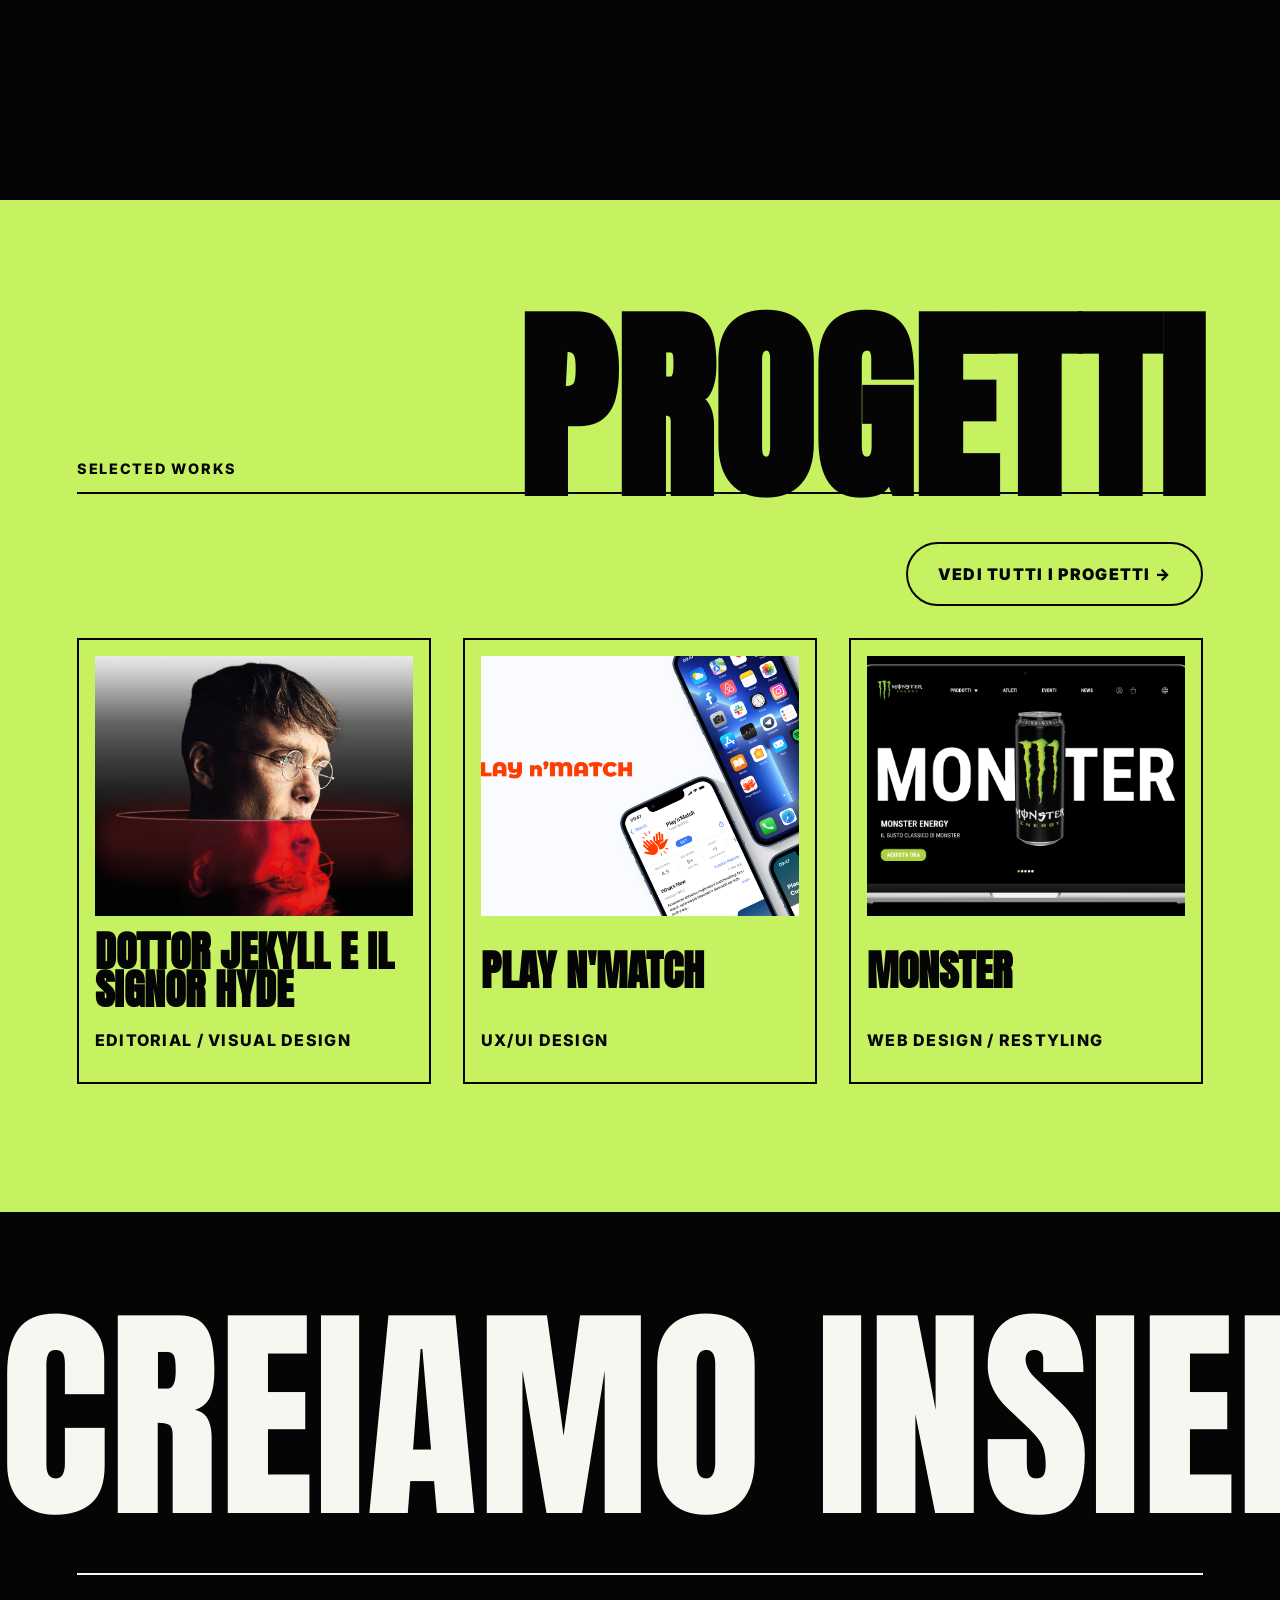
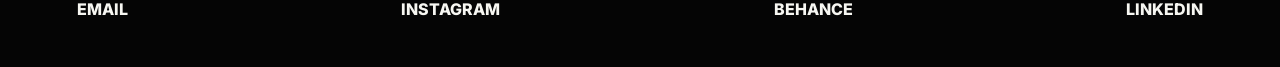
==== commit b035d71b: "Update index.html" ====
--- a/index.html
+++ b/index.html
@@ -6,9 +6,10 @@
   <title>Ca.Farru — Portfolio</title>
   <link rel="stylesheet" href="style.css" />
   <style>
+    /* logo nero */
     .mini-logo-text {
       font-family: Anton, Impact, sans-serif;
-      color: var(--lime);
+      color: var(--black);
       font-size: 1rem;
       letter-spacing: .05em;
       text-decoration: none;
@@ -16,114 +17,100 @@
       white-space: nowrap;
     }
 
-    /* ── HERO ── */
-    .hero-new {
+    /* ── HERO LIME ── */
+    .hero-lime {
       min-height: 100vh;
-      background: var(--black);
-      display: flex;
-      flex-direction: column;
+      background: var(--lime);
+      display: flex;
       align-items: center;
-      justify-content: flex-end;
-      padding: 0 0 0 0;
+      justify-content: center;
+      position: relative;
       overflow: hidden;
-      position: relative;
-    }
-    .hero-avatar {
-      width: clamp(260px, 38vw, 560px);
+    }
+    .hero-lime-name {
+      font-family: Anton, Impact, sans-serif;
+      font-size: clamp(6rem, 22vw, 26rem);
+      text-transform: uppercase;
+      color: var(--black);
+      white-space: nowrap;
+      line-height: 1;
+      position: absolute;
+      left: 50%;
+      top: 50%;
+      transform: translate(-50%, -50%);
+      z-index: 1;
+      letter-spacing: -.02em;
+    }
+    .hero-lime-avatar {
       position: relative;
       z-index: 2;
-      display: block;
-      margin: 0 auto;
-      /* avatar parte dall'alto, leggermente sovrapposto al nome */
-      margin-bottom: -4vw;
-    }
-    .hero-avatar img {
+      width: clamp(280px, 36vw, 560px);
+      margin-top: 4vh;
+    }
+    .hero-lime-avatar img {
       width: 100%;
       height: auto;
       object-fit: contain;
       display: block;
     }
-    .hero-name {
-      font-family: Anton, Impact, sans-serif;
-      font-size: clamp(5rem, 22vw, 28rem);
-      text-transform: uppercase;
-      line-height: .85;
+
+    /* ── SEZIONE NERA ── */
+    .intro-black {
+      min-height: 100vh;
+      background: var(--black);
+      display: grid;
+      grid-template-columns: 1fr auto 1fr;
+      align-items: center;
+      gap: 2vw;
+      padding: 6rem 5vw;
+    }
+    .intro-black-left {
+      display: flex;
+      flex-direction: column;
+      justify-content: center;
+    }
+    .intro-black-left .intro-big {
+      font-family: Anton, Impact, sans-serif;
+      font-size: clamp(3rem, 8vw, 10rem);
+      text-transform: uppercase;
       color: var(--white);
-      white-space: nowrap;
-      text-align: center;
-      width: 100%;
-      position: relative;
-      z-index: 1;
-      /* scala per riempire la larghezza */
-      letter-spacing: -.02em;
-    }
-
-    /* ── SEZIONE LIME ── */
-    .intro-new {
-      background: var(--lime);
-      min-height: 100vh;
-      display: grid;
-      grid-template-columns: 1fr 1fr;
-      align-items: end;
-      overflow: hidden;
-      position: relative;
-    }
-    .intro-text-col {
-      padding: 6rem 0 4rem 5vw;
-      display: flex;
-      flex-direction: column;
-      justify-content: flex-end;
-    }
-    .intro-greeting {
-      font-family: Anton, Impact, sans-serif;
-      font-size: clamp(3.5rem, 9vw, 12rem);
-      text-transform: uppercase;
-      color: var(--black);
       line-height: .85;
       margin: 0;
     }
-    .intro-name {
-      font-family: Anton, Impact, sans-serif;
-      font-size: clamp(5rem, 14vw, 18rem);
-      text-transform: uppercase;
-      color: var(--black);
-      line-height: .82;
-      margin: 0;
-    }
-    .intro-avatar-col {
-      display: flex;
-      flex-direction: column;
+    .intro-black-center {
+      display: flex;
       align-items: flex-end;
-      justify-content: flex-end;
-      position: relative;
-    }
-    .intro-avatar-col img {
-      width: clamp(260px, 42vw, 640px);
+      justify-content: center;
+      width: clamp(200px, 22vw, 380px);
+    }
+    .intro-black-center img {
+      width: 100%;
       height: auto;
       object-fit: contain;
       display: block;
     }
-    .intro-role {
-      position: absolute;
-      bottom: 3rem;
-      left: -2vw;
+    .intro-black-right {
+      display: flex;
+      align-items: center;
+      justify-content: flex-end;
+    }
+    .intro-black-right .intro-role {
       font-family: Anton, Impact, sans-serif;
       font-size: clamp(2rem, 5vw, 7rem);
       text-transform: uppercase;
-      color: var(--black);
+      color: var(--lime);
       line-height: .85;
       margin: 0;
-      z-index: 2;
+      text-align: right;
     }
 
     @media(max-width:768px){
-      .hero-name { font-size: clamp(4rem, 18vw, 10rem); }
-      .hero-avatar { width: clamp(200px, 60vw, 340px); margin-bottom: -6vw; }
-      .intro-new { grid-template-columns: 1fr; min-height: auto; }
-      .intro-text-col { padding: 4rem 5vw 2rem; }
-      .intro-avatar-col { align-items: center; }
-      .intro-avatar-col img { width: clamp(200px, 70vw, 380px); }
-      .intro-role { position: static; margin-top: 1rem; padding: 0 5vw 3rem; }
+      .hero-lime-name { font-size: clamp(4rem, 18vw, 9rem); }
+      .hero-lime-avatar { width: clamp(200px, 60vw, 340px); }
+      .intro-black { grid-template-columns: 1fr; text-align: center; gap: 3rem; }
+      .intro-black-right { justify-content: center; }
+      .intro-black-right .intro-role { text-align: center; }
+      .intro-black-center { margin: 0 auto; width: clamp(180px, 55vw, 300px); }
     }
   </style>
 </head>
@@ -143,24 +130,24 @@
   </header>
 
   <main>
-    <!-- HERO: avatar grande sopra, nome gigante sotto -->
-    <section id="hero" class="hero-new">
-      <div class="hero-avatar">
+    <!-- HERO: sfondo lime, nome in mezzo, avatar davanti -->
+    <section id="hero" class="hero-lime">
+      <h1 class="hero-lime-name">CA.FARRU</h1>
+      <div class="hero-lime-avatar">
         <img src="assets/io.png" alt="Avatar Candy" />
       </div>
-      <h1 class="hero-name">CA.FARRU</h1>
     </section>
 
-    <!-- SEZIONE LIME: testo enorme a sinistra, avatar grande a destra -->
-    <section class="intro-new">
-      <div class="intro-text-col">
-        <p class="intro-greeting" data-i18n="hello_line1">Ciao,</p>
-        <p class="intro-greeting" data-i18n="hello_line2">io sono</p>
-        <p class="intro-name">Candy</p>
-      </div>
-      <div class="intro-avatar-col">
+    <!-- SEZIONE NERA: testo bianco sx, avatar centro, ruolo lime dx -->
+    <section class="intro-black">
+      <div class="intro-black-left">
+        <p class="intro-big" data-i18n="hello_candy">Ciao<br>io sono<br>Candy</p>
+      </div>
+      <div class="intro-black-center">
         <img src="assets/io.png" alt="Avatar Candy" />
-        <p class="intro-role" data-i18n="role">Graphic<br>Design<br>& UX/UI</p>
+      </div>
+      <div class="intro-black-right">
+        <p class="intro-role" data-i18n="role">Graphic<br>Designer<br>&amp; UX/UI<br>Designer</p>
       </div>
     </section>
 
@@ -213,22 +200,22 @@
     const indexTranslations = {
       it: {
         nav_gallery: 'Galleria', nav_about: 'Chi sono', nav_contact: 'Contatti',
-        hello_line1: 'Ciao,', hello_line2: 'io sono',
-        role: 'Graphic<br>Design<br>& UX/UI',
+        hello_candy: 'Ciao<br>io sono<br>Candy',
+        role: 'Graphic<br>Designer<br>&amp; UX/UI<br>Designer',
         works_label: 'Selected works', projects_title: 'Progetti',
         footer_cta: 'Creiamo insieme', view_all: 'Vedi tutti i progetti →'
       },
       en: {
         nav_gallery: 'Gallery', nav_about: 'About me', nav_contact: 'Contacts',
-        hello_line1: 'Hello,', hello_line2: 'I am',
-        role: 'Graphic<br>Design<br>& UX/UI',
+        hello_candy: 'Hi,<br>I am<br>Candy',
+        role: 'Graphic<br>Designer<br>&amp; UX/UI<br>Designer',
         works_label: 'Selected works', projects_title: 'Projects',
         footer_cta: "Let's create together", view_all: 'See all projects →'
       },
       sp: {
         nav_gallery: 'Galería', nav_about: 'Sobre mí', nav_contact: 'Contactos',
-        hello_line1: 'Hola,', hello_line2: 'yo soy',
-        role: 'Diseño<br>Gráfico<br>& UX/UI',
+        hello_candy: 'Hola,<br>yo soy<br>Candy',
+        role: 'Diseño<br>Gráfico<br>&amp; UX/UI<br>Designer',
         works_label: 'Trabajos seleccionados', projects_title: 'Proyectos',
         footer_cta: 'Creamos juntos', view_all: 'Ver todos los proyectos →'
       }
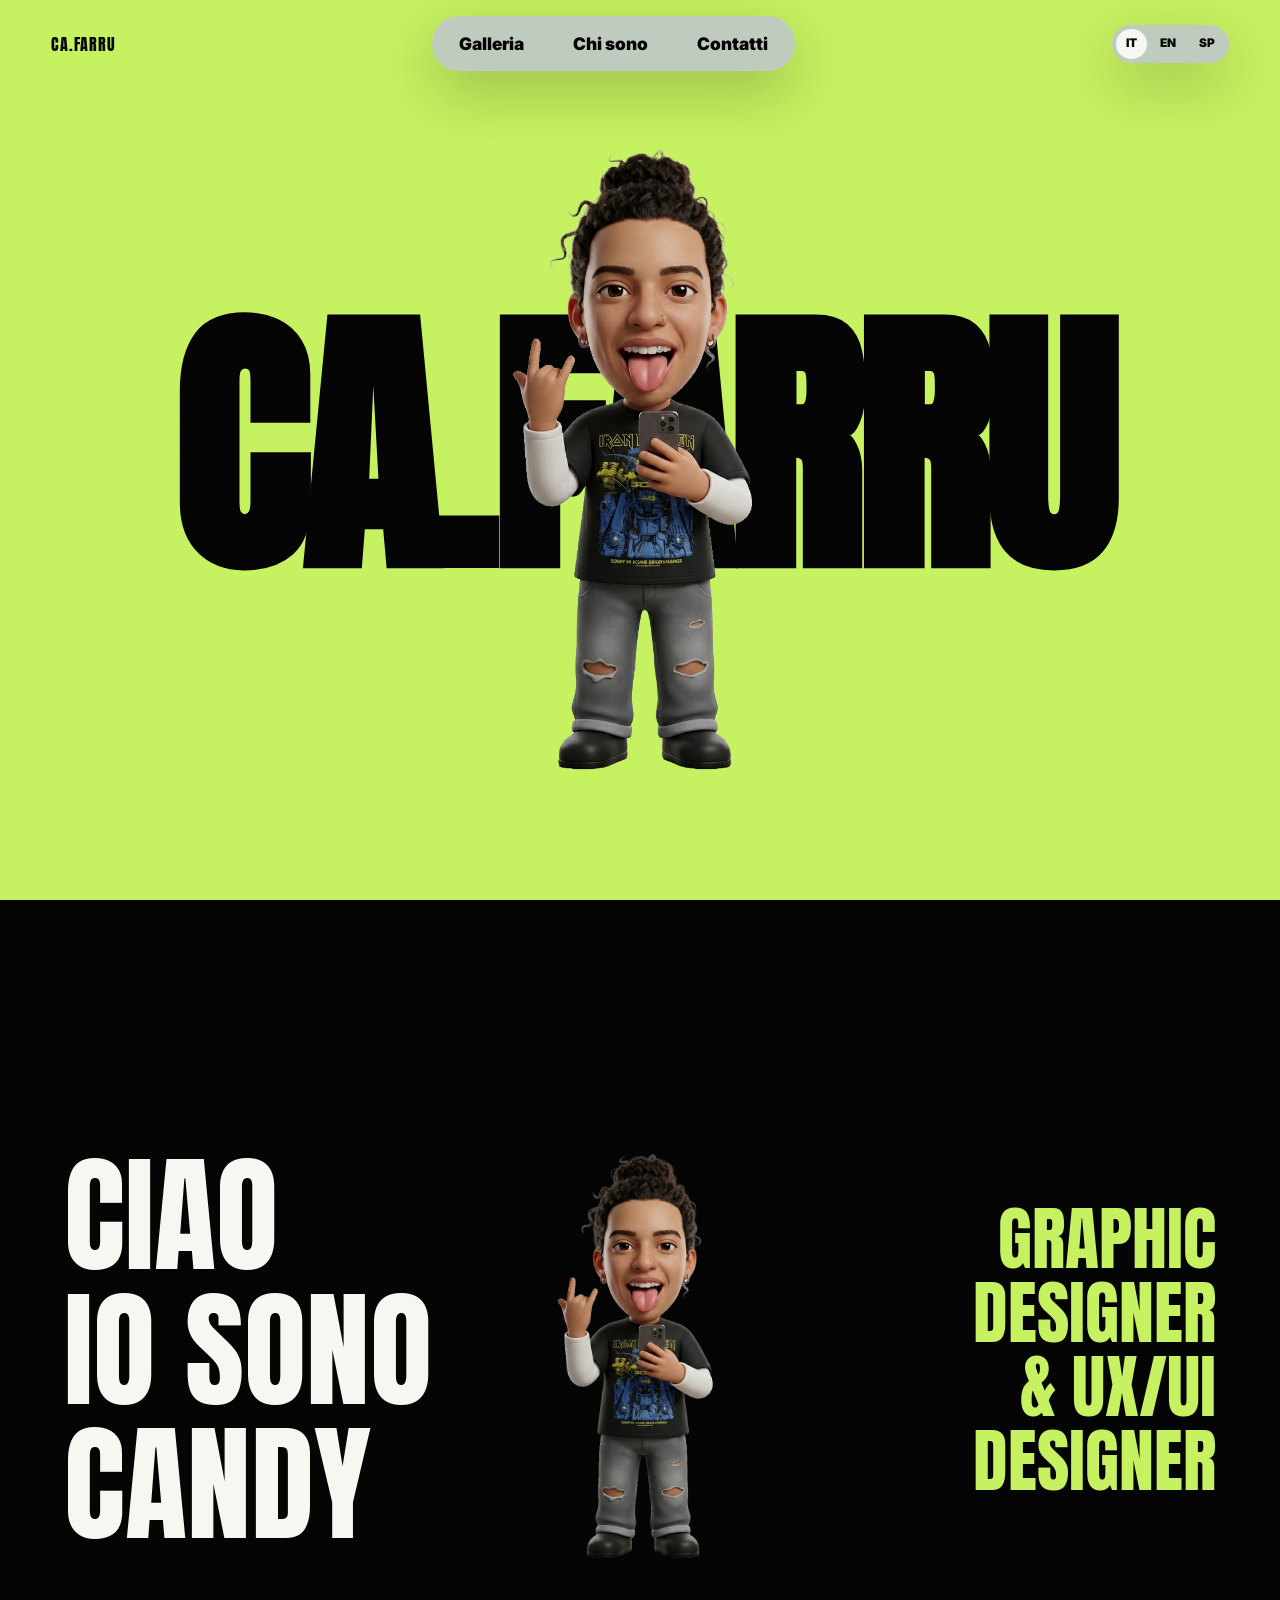
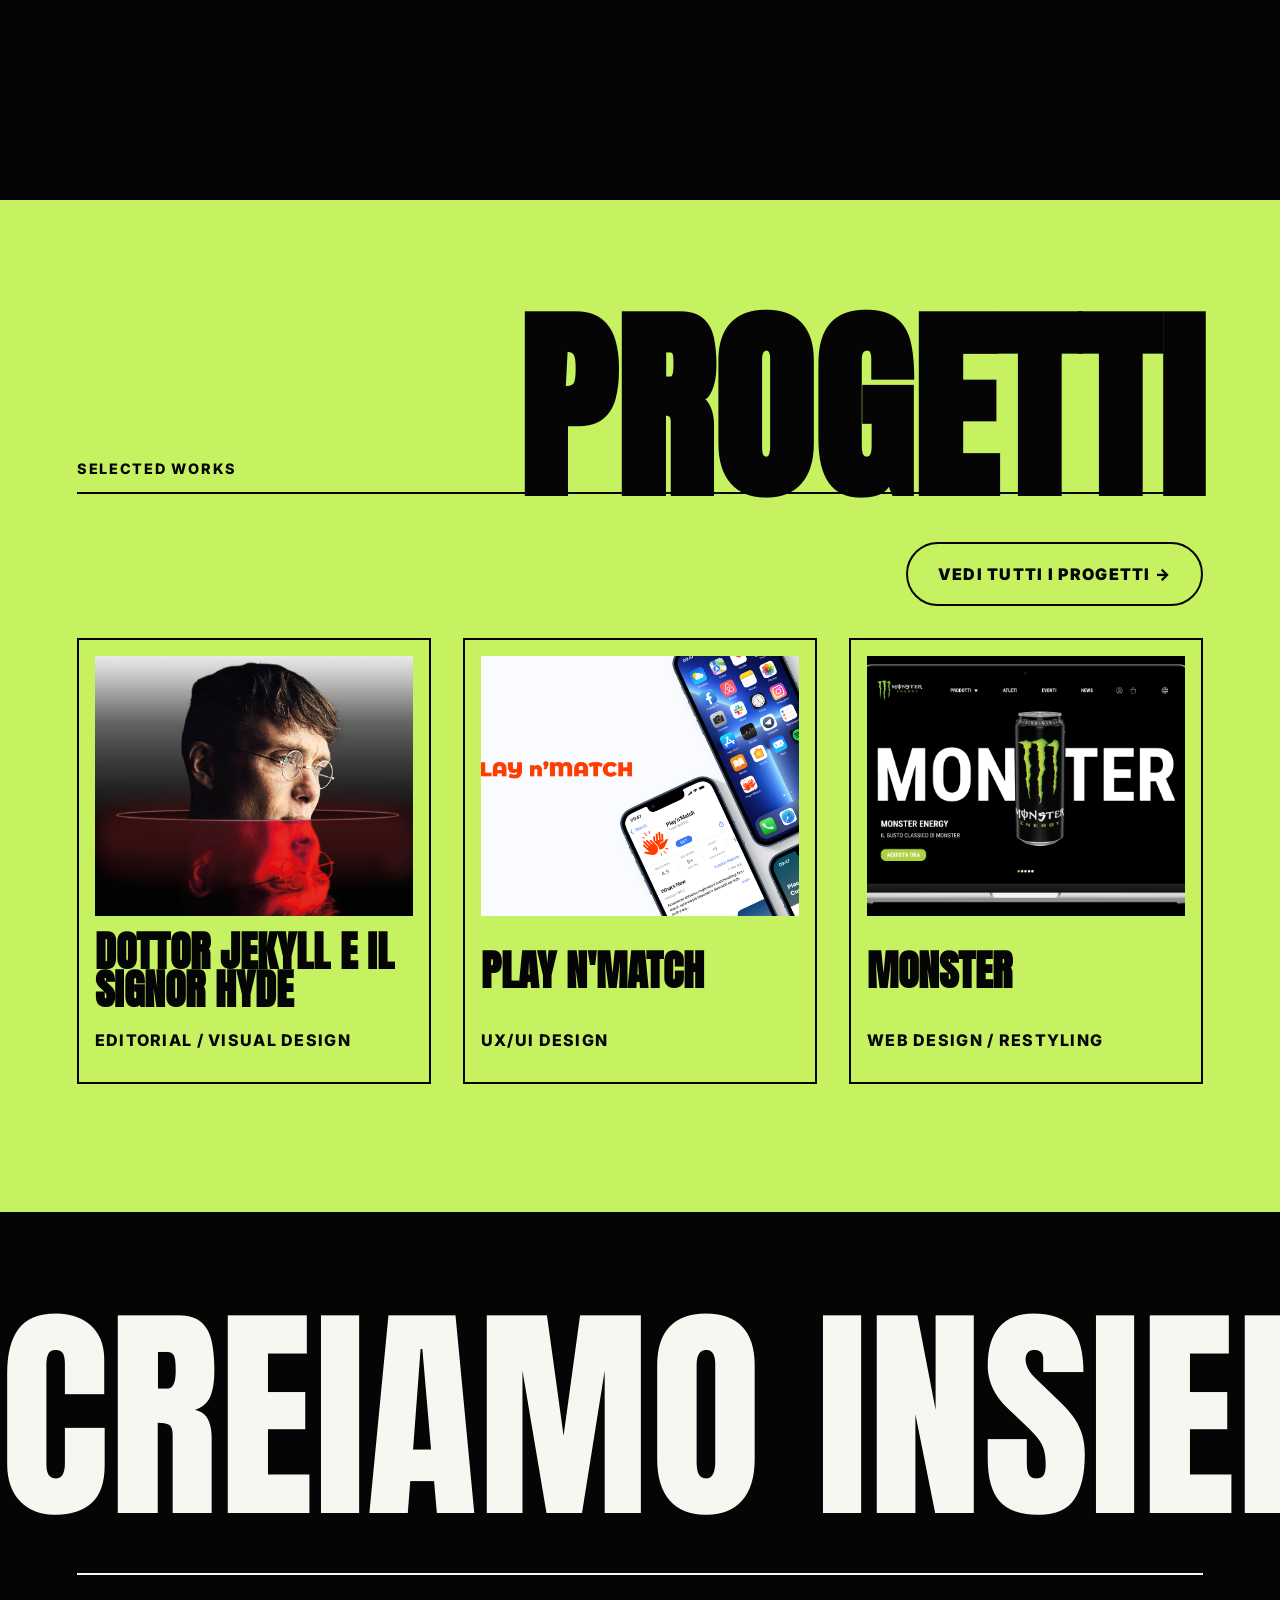
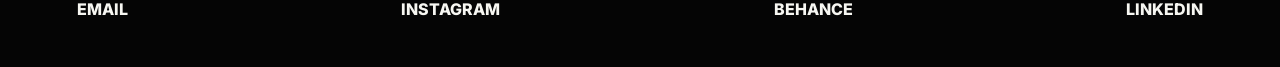
==== commit e439f1b5: "Update index.html" ====
--- a/index.html
+++ b/index.html
@@ -6,7 +6,6 @@
   <title>Ca.Farru — Portfolio</title>
   <link rel="stylesheet" href="style.css" />
   <style>
-    /* logo nero */
     .mini-logo-text {
       font-family: Anton, Impact, sans-serif;
       color: var(--black);
@@ -21,12 +20,13 @@
     .hero-lime {
       min-height: 100vh;
       background: var(--lime);
+      position: relative;
       display: flex;
       align-items: center;
       justify-content: center;
-      position: relative;
       overflow: hidden;
     }
+    /* nome esattamente al centro */
     .hero-lime-name {
       font-family: Anton, Impact, sans-serif;
       font-size: clamp(6rem, 22vw, 26rem);
@@ -34,23 +34,24 @@
       color: var(--black);
       white-space: nowrap;
       line-height: 1;
+      letter-spacing: -.02em;
       position: absolute;
+      top: 50%;
       left: 50%;
-      top: 50%;
       transform: translate(-50%, -50%);
       z-index: 1;
-      letter-spacing: -.02em;
-    }
+      margin: 0;
+    }
+    /* avatar davanti al nome */
     .hero-lime-avatar {
       position: relative;
       z-index: 2;
-      width: clamp(280px, 36vw, 560px);
-      margin-top: 4vh;
+      width: clamp(300px, 40vw, 600px);
+      pointer-events: none;
     }
     .hero-lime-avatar img {
       width: 100%;
       height: auto;
-      object-fit: contain;
       display: block;
     }
 
@@ -61,32 +62,26 @@
       display: grid;
       grid-template-columns: 1fr auto 1fr;
       align-items: center;
-      gap: 2vw;
+      gap: 3vw;
       padding: 6rem 5vw;
     }
-    .intro-black-left {
-      display: flex;
-      flex-direction: column;
-      justify-content: center;
-    }
     .intro-black-left .intro-big {
       font-family: Anton, Impact, sans-serif;
-      font-size: clamp(3rem, 8vw, 10rem);
+      font-size: clamp(4rem, 10vw, 13rem);
       text-transform: uppercase;
       color: var(--white);
-      line-height: .85;
+      line-height: 1.05;
       margin: 0;
     }
     .intro-black-center {
       display: flex;
       align-items: flex-end;
       justify-content: center;
-      width: clamp(200px, 22vw, 380px);
+      width: clamp(240px, 26vw, 440px);
     }
     .intro-black-center img {
       width: 100%;
       height: auto;
-      object-fit: contain;
       display: block;
     }
     .intro-black-right {
@@ -96,21 +91,20 @@
     }
     .intro-black-right .intro-role {
       font-family: Anton, Impact, sans-serif;
-      font-size: clamp(2rem, 5vw, 7rem);
+      font-size: clamp(2.5rem, 5.5vw, 8rem);
       text-transform: uppercase;
       color: var(--lime);
-      line-height: .85;
+      line-height: 1.05;
       margin: 0;
       text-align: right;
     }
 
     @media(max-width:768px){
-      .hero-lime-name { font-size: clamp(4rem, 18vw, 9rem); }
-      .hero-lime-avatar { width: clamp(200px, 60vw, 340px); }
-      .intro-black { grid-template-columns: 1fr; text-align: center; gap: 3rem; }
+      .hero-lime-avatar { width: clamp(220px, 65vw, 360px); }
+      .intro-black { grid-template-columns: 1fr; text-align: center; gap: 3rem; padding: 5rem 5vw; }
       .intro-black-right { justify-content: center; }
       .intro-black-right .intro-role { text-align: center; }
-      .intro-black-center { margin: 0 auto; width: clamp(180px, 55vw, 300px); }
+      .intro-black-center { margin: 0 auto; width: clamp(200px, 60vw, 320px); }
     }
   </style>
 </head>
@@ -130,7 +124,7 @@
   </header>
 
   <main>
-    <!-- HERO: sfondo lime, nome in mezzo, avatar davanti -->
+    <!-- HERO: sfondo lime, nome CENTRATO, avatar davanti -->
     <section id="hero" class="hero-lime">
       <h1 class="hero-lime-name">CA.FARRU</h1>
       <div class="hero-lime-avatar">
@@ -138,7 +132,7 @@
       </div>
     </section>
 
-    <!-- SEZIONE NERA: testo bianco sx, avatar centro, ruolo lime dx -->
+    <!-- SEZIONE NERA -->
     <section class="intro-black">
       <div class="intro-black-left">
         <p class="intro-big" data-i18n="hello_candy">Ciao<br>io sono<br>Candy</p>
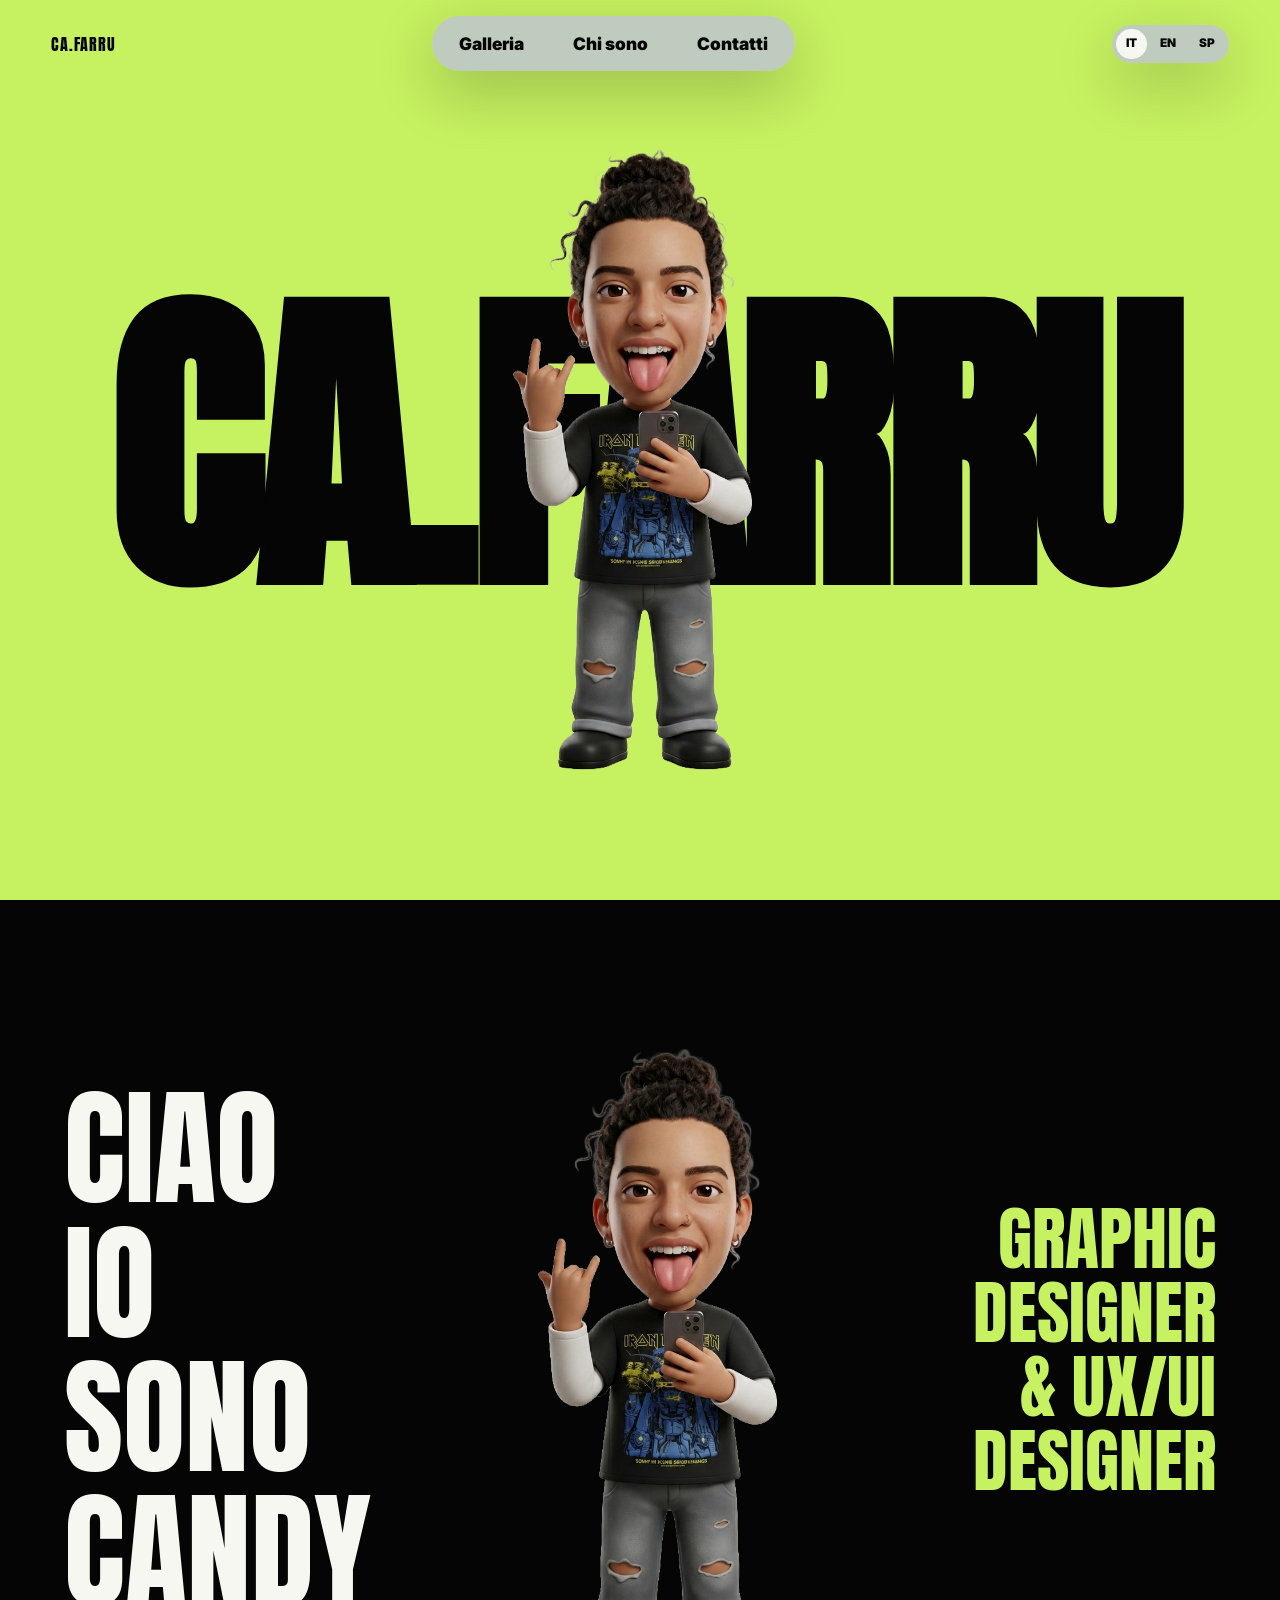
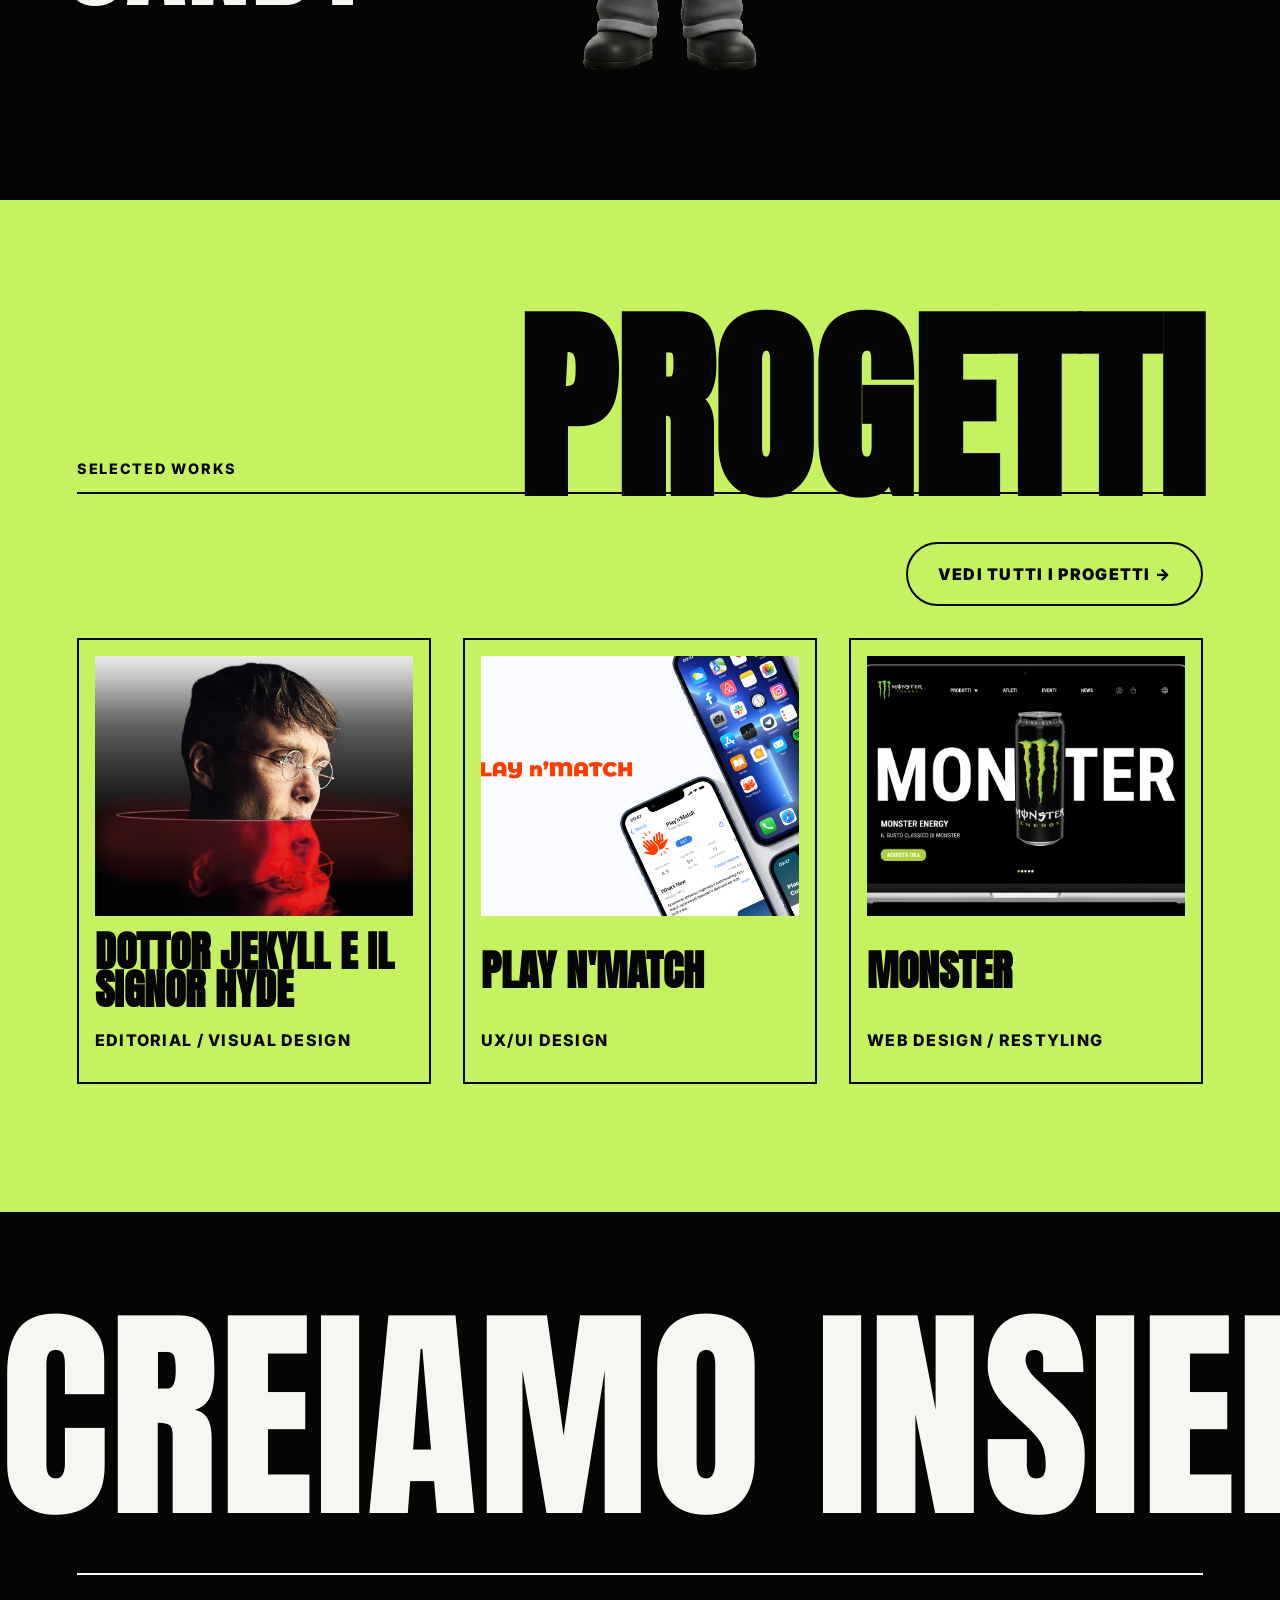
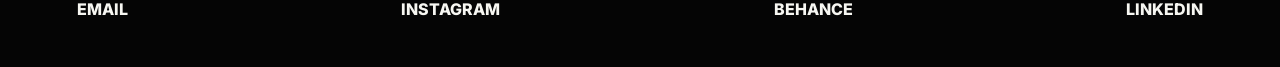
==== commit e60b25ea: "Update index.html" ====
--- a/index.html
+++ b/index.html
@@ -29,7 +29,7 @@
     /* nome esattamente al centro */
     .hero-lime-name {
       font-family: Anton, Impact, sans-serif;
-      font-size: clamp(6rem, 22vw, 26rem);
+      font-size: clamp(7rem, 25vw, 36rem);
       text-transform: uppercase;
       color: var(--black);
       white-space: nowrap;
@@ -77,7 +77,7 @@
       display: flex;
       align-items: flex-end;
       justify-content: center;
-      width: clamp(240px, 26vw, 440px);
+      width: clamp(300px, 40vw, 600px);
     }
     .intro-black-center img {
       width: 100%;
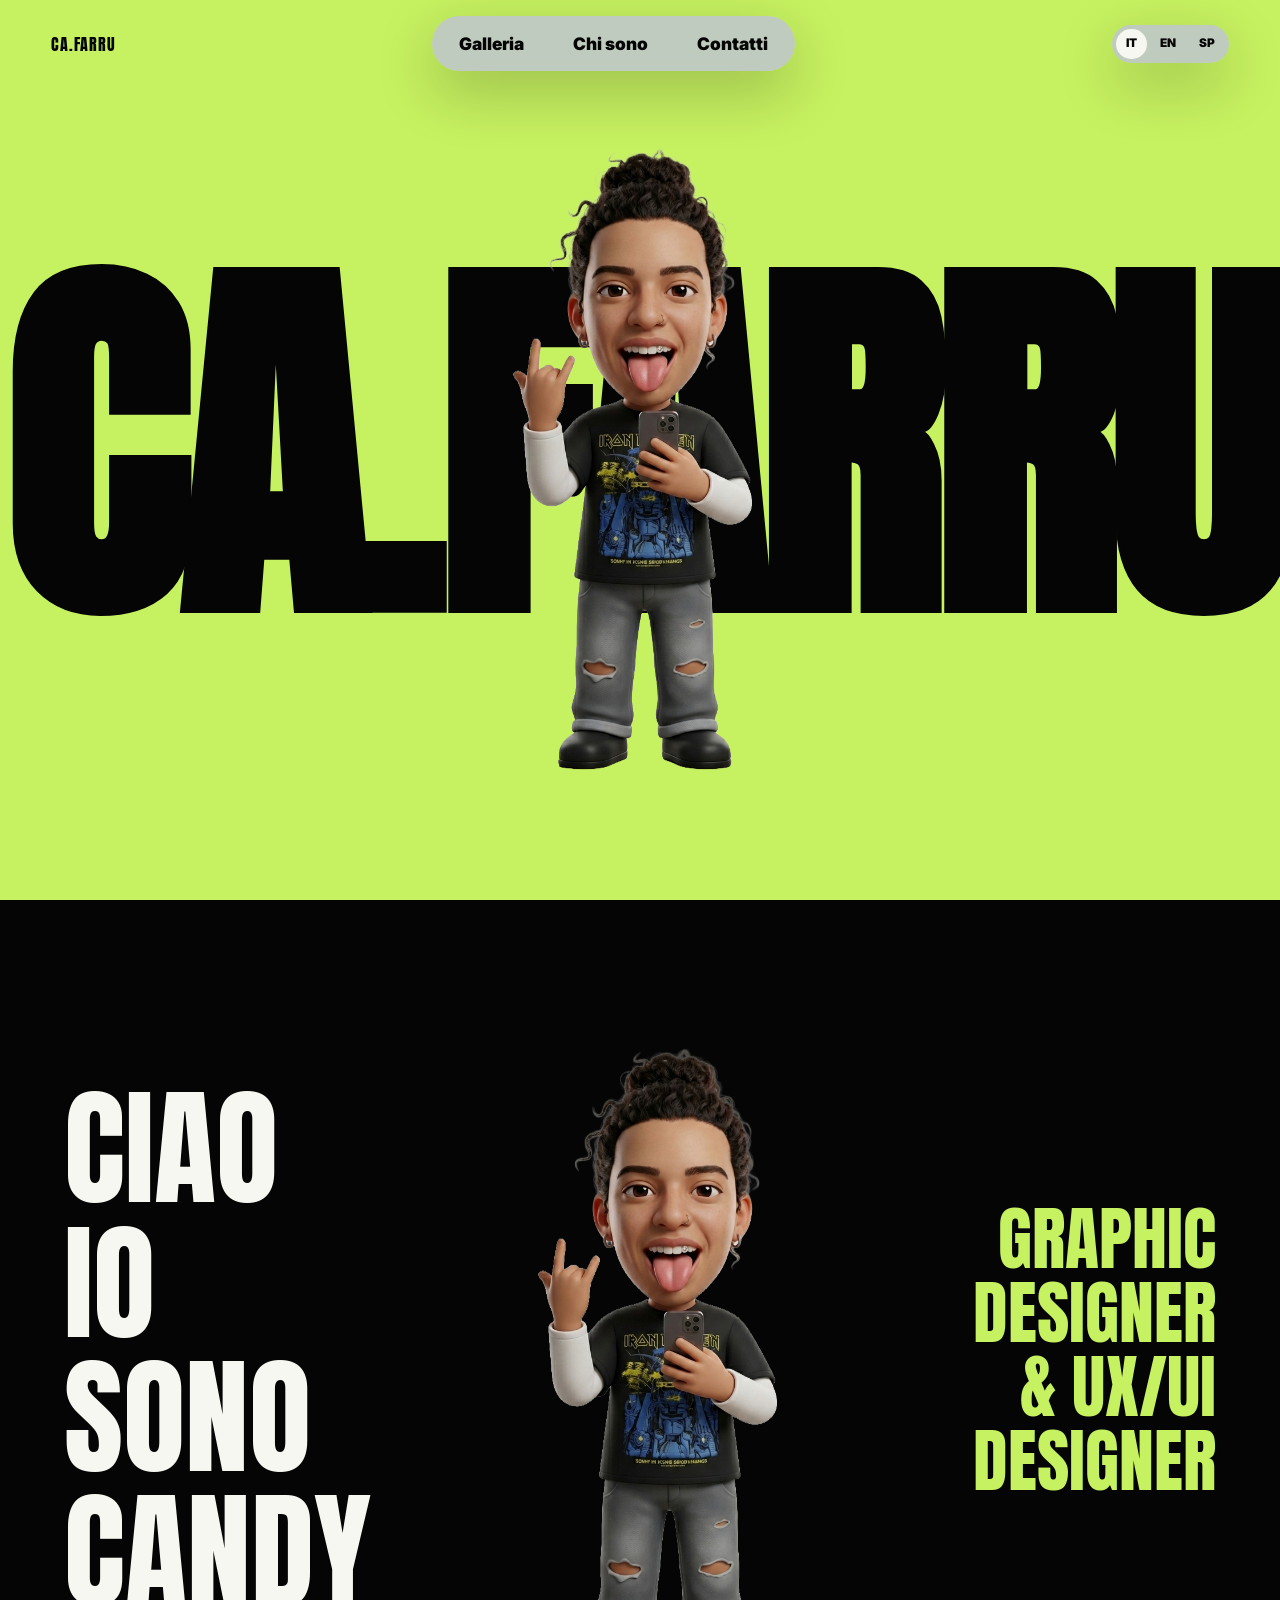
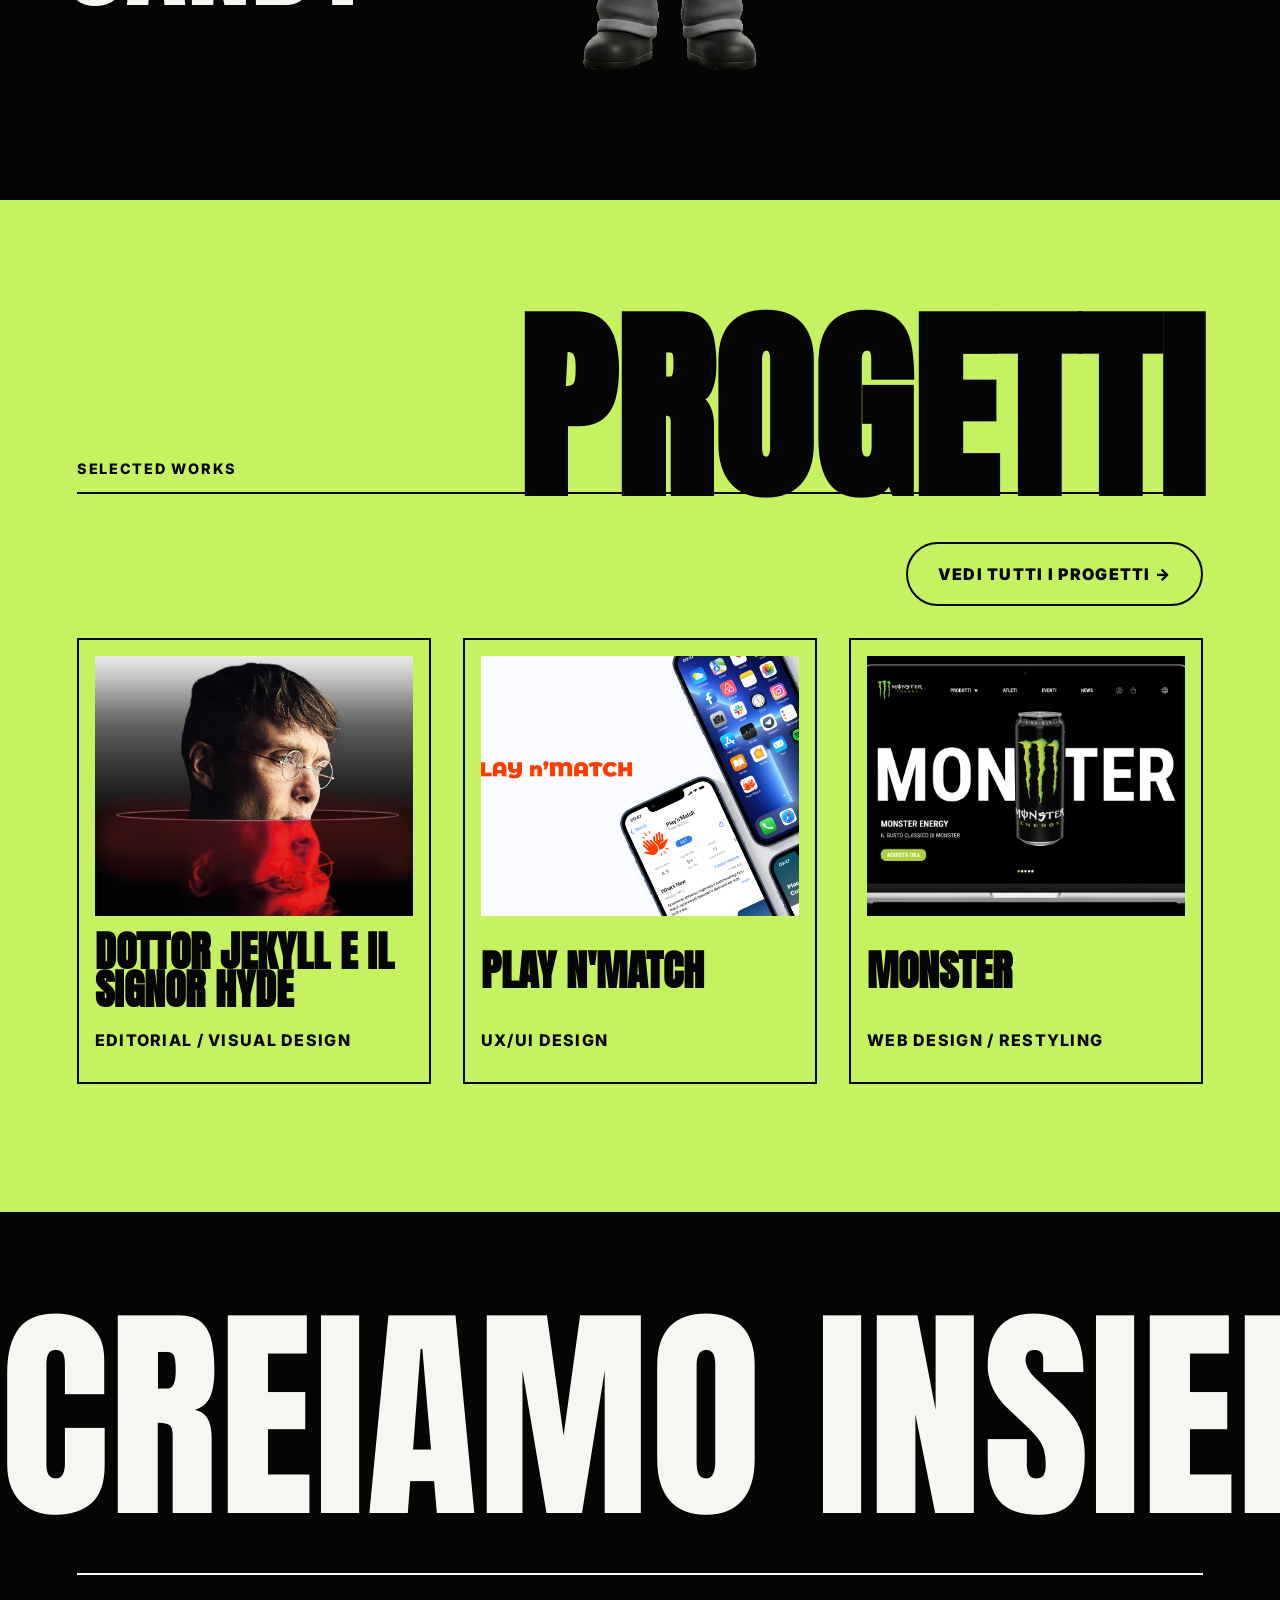
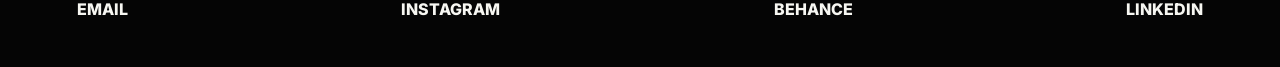
==== commit ac965390: "Update index.html" ====
--- a/index.html
+++ b/index.html
@@ -29,7 +29,7 @@
     /* nome esattamente al centro */
     .hero-lime-name {
       font-family: Anton, Impact, sans-serif;
-      font-size: clamp(7rem, 25vw, 36rem);
+      font-size: clamp(7rem, 30vw, 36rem);
       text-transform: uppercase;
       color: var(--black);
       white-space: nowrap;
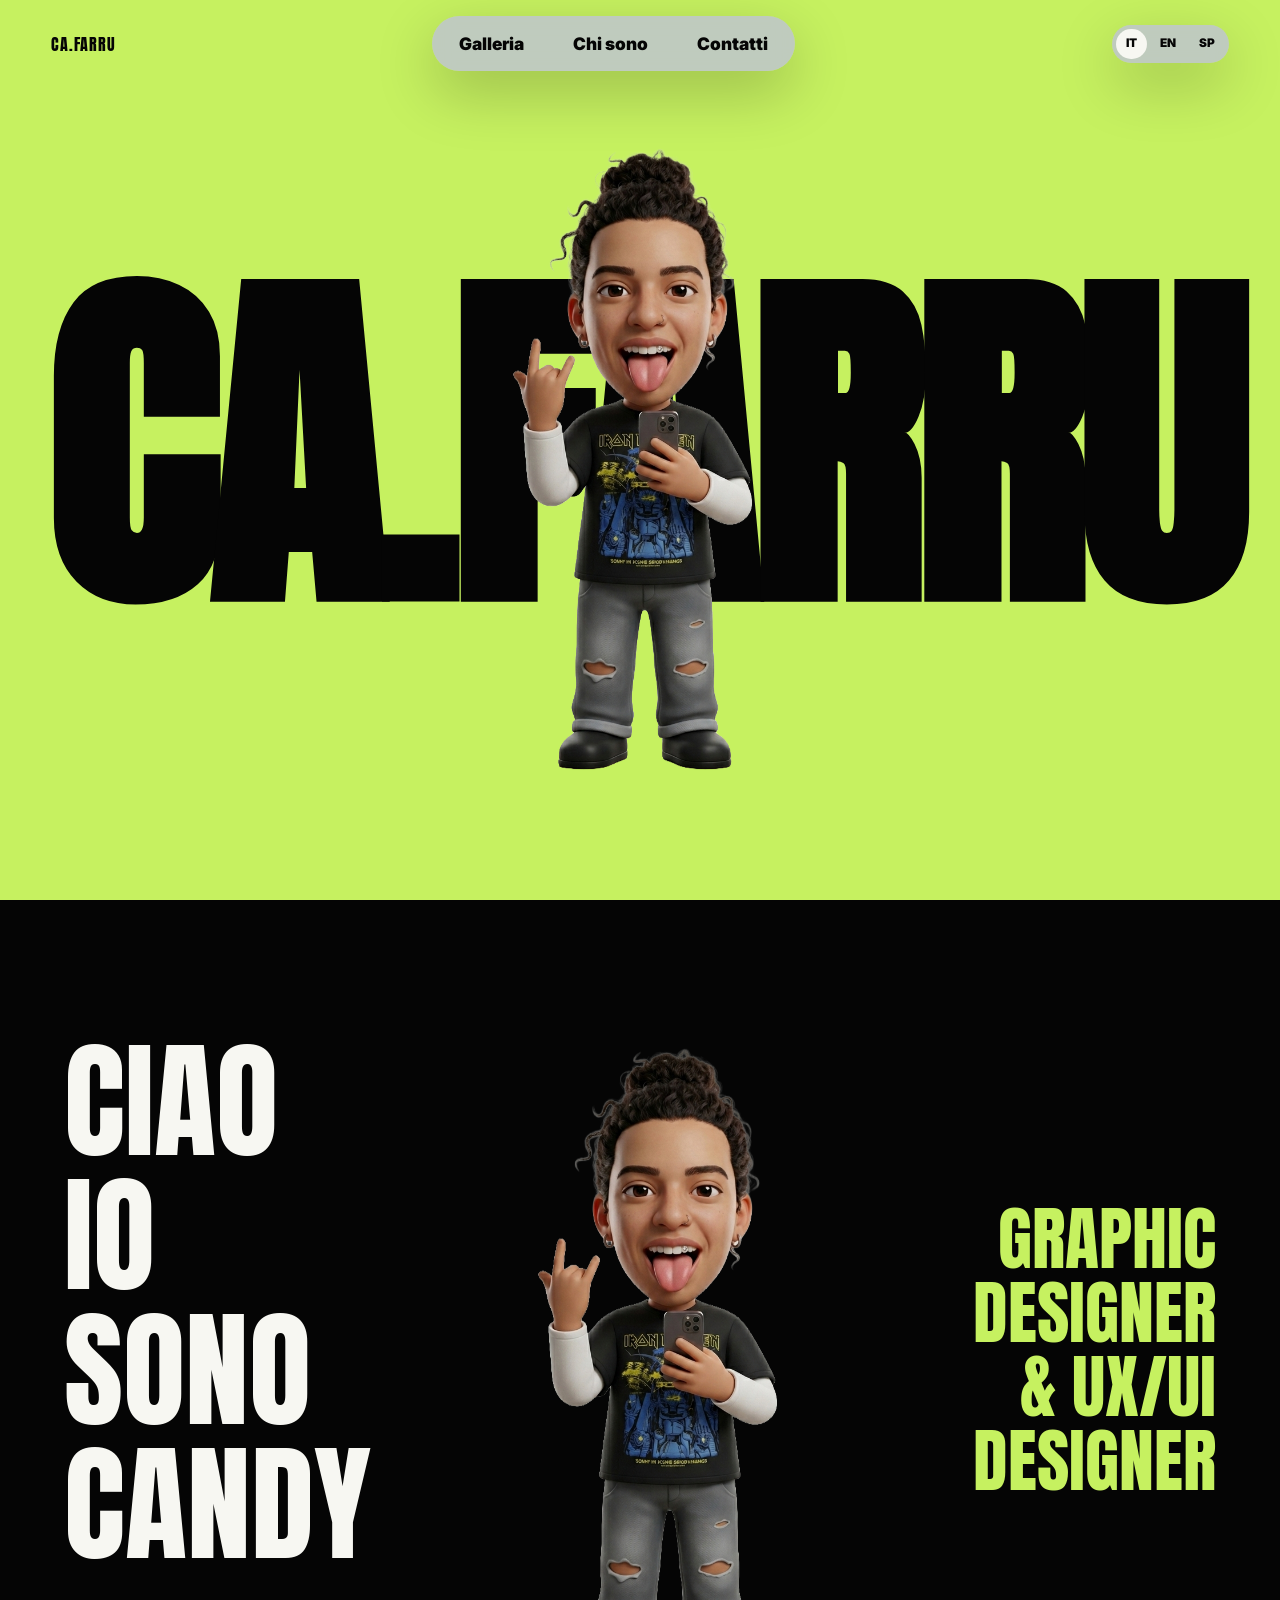
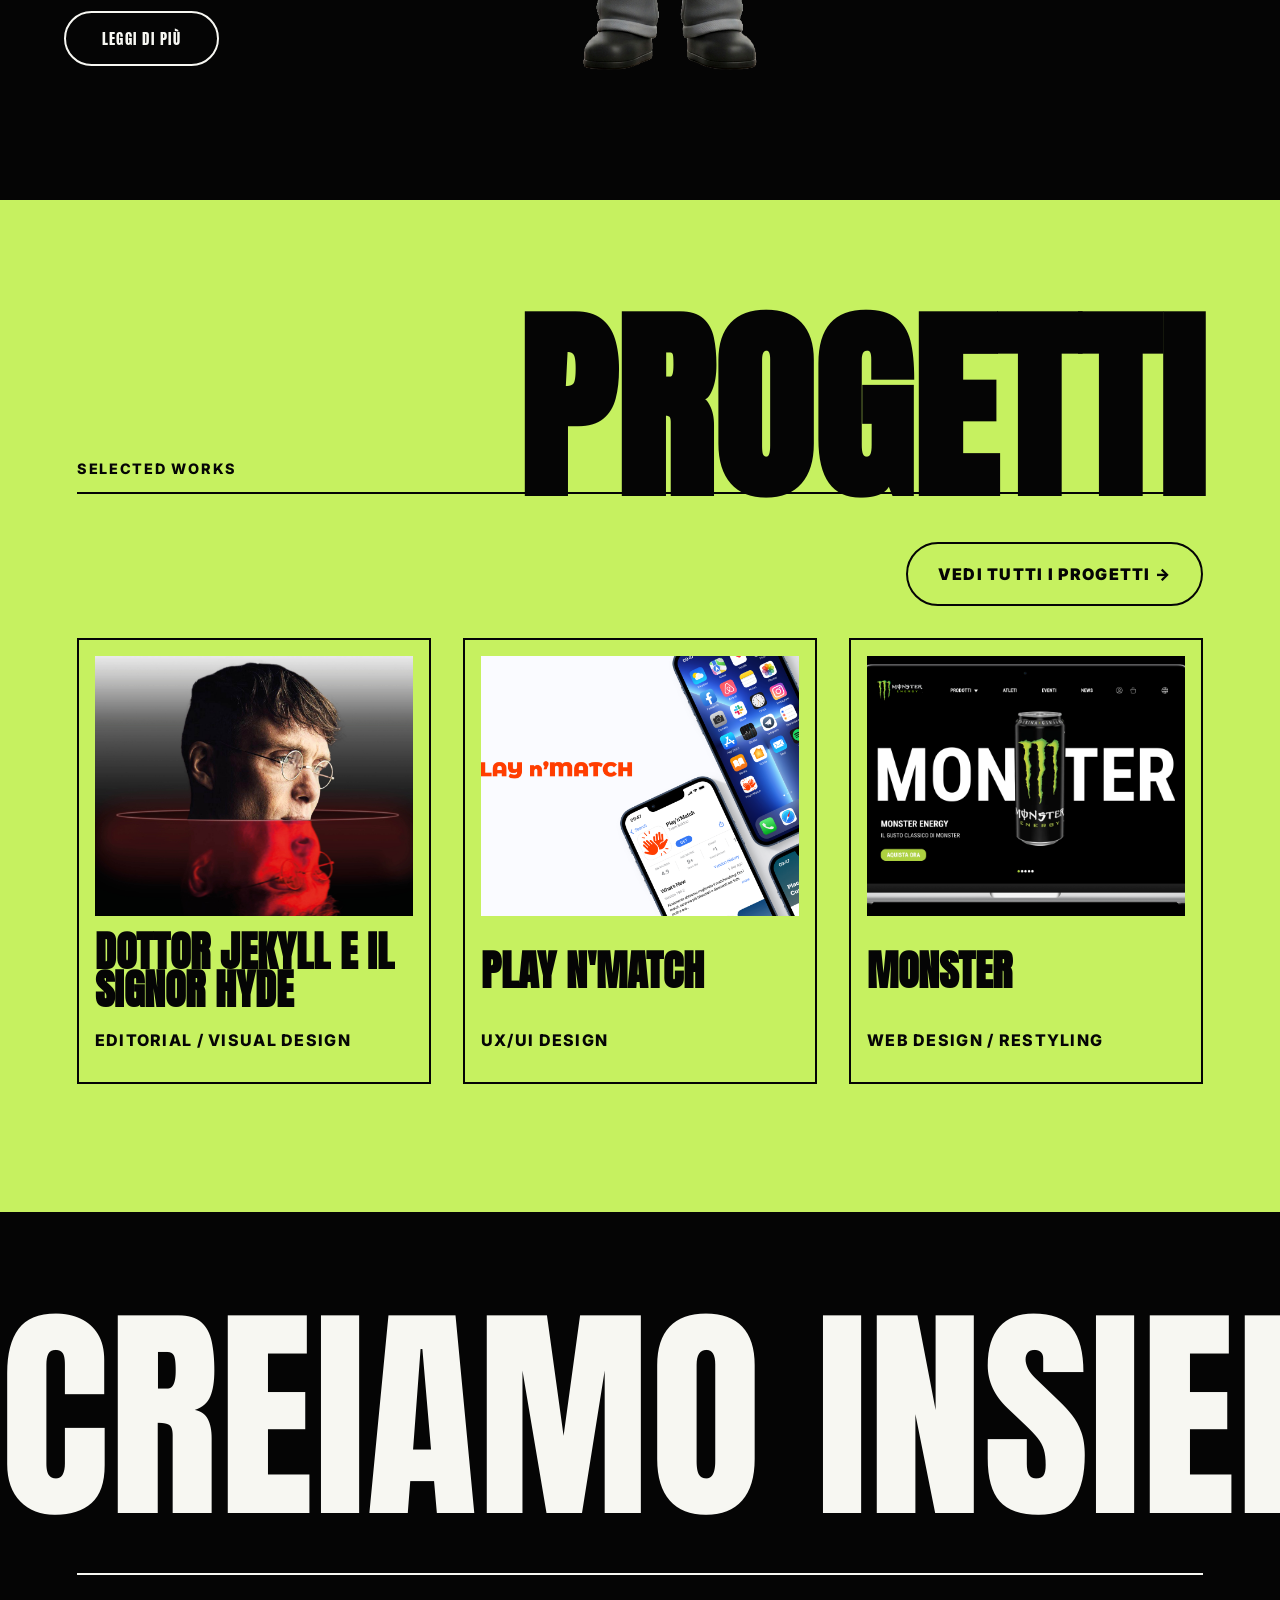
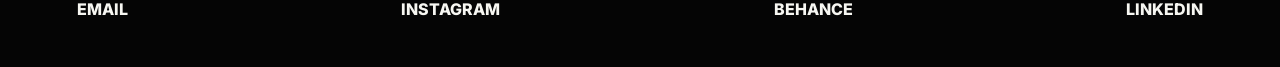
==== commit 9ee2cc95: "Update index.html" ====
--- a/index.html
+++ b/index.html
@@ -29,7 +29,7 @@
     /* nome esattamente al centro */
     .hero-lime-name {
       font-family: Anton, Impact, sans-serif;
-      font-size: clamp(7rem, 30vw, 36rem);
+      font-size: clamp(7rem, 28vw, 36rem);
       text-transform: uppercase;
       color: var(--black);
       white-space: nowrap;
@@ -71,7 +71,28 @@
       text-transform: uppercase;
       color: var(--white);
       line-height: 1.05;
-      margin: 0;
+      margin: 0 0 2.5rem;
+    }
+    .btn-outline-white {
+      display: inline-block;
+      border: 2.5px solid var(--white);
+      color: var(--white);
+      background: transparent;
+      border-radius: 999px;
+      padding: 14px 36px;
+      font-family: Anton, Impact, sans-serif;
+      font-size: clamp(.9rem, 1.2vw, 1.2rem);
+      text-transform: uppercase;
+      letter-spacing: .08em;
+      text-decoration: none;
+      transition: background .2s, color .2s, border-color .2s;
+      cursor: pointer;
+      white-space: nowrap;
+    }
+    .btn-outline-white:hover {
+      background: var(--lime);
+      color: var(--black);
+      border-color: var(--lime);
     }
     .intro-black-center {
       display: flex;
@@ -136,6 +157,7 @@
     <section class="intro-black">
       <div class="intro-black-left">
         <p class="intro-big" data-i18n="hello_candy">Ciao<br>io sono<br>Candy</p>
+        <a class="btn-outline-white" href="about.html" data-i18n="more_about">Leggi di più</a>
       </div>
       <div class="intro-black-center">
         <img src="assets/io.png" alt="Avatar Candy" />
@@ -196,6 +218,7 @@
         nav_gallery: 'Galleria', nav_about: 'Chi sono', nav_contact: 'Contatti',
         hello_candy: 'Ciao<br>io sono<br>Candy',
         role: 'Graphic<br>Designer<br>&amp; UX/UI<br>Designer',
+        more_about: 'Leggi di più',
         works_label: 'Selected works', projects_title: 'Progetti',
         footer_cta: 'Creiamo insieme', view_all: 'Vedi tutti i progetti →'
       },
@@ -203,6 +226,7 @@
         nav_gallery: 'Gallery', nav_about: 'About me', nav_contact: 'Contacts',
         hello_candy: 'Hi,<br>I am<br>Candy',
         role: 'Graphic<br>Designer<br>&amp; UX/UI<br>Designer',
+        more_about: 'Read more',
         works_label: 'Selected works', projects_title: 'Projects',
         footer_cta: "Let's create together", view_all: 'See all projects →'
       },
@@ -210,6 +234,7 @@
         nav_gallery: 'Galería', nav_about: 'Sobre mí', nav_contact: 'Contactos',
         hello_candy: 'Hola,<br>yo soy<br>Candy',
         role: 'Diseño<br>Gráfico<br>&amp; UX/UI<br>Designer',
+        more_about: 'Leer más',
         works_label: 'Trabajos seleccionados', projects_title: 'Proyectos',
         footer_cta: 'Creamos juntos', view_all: 'Ver todos los proyectos →'
       }
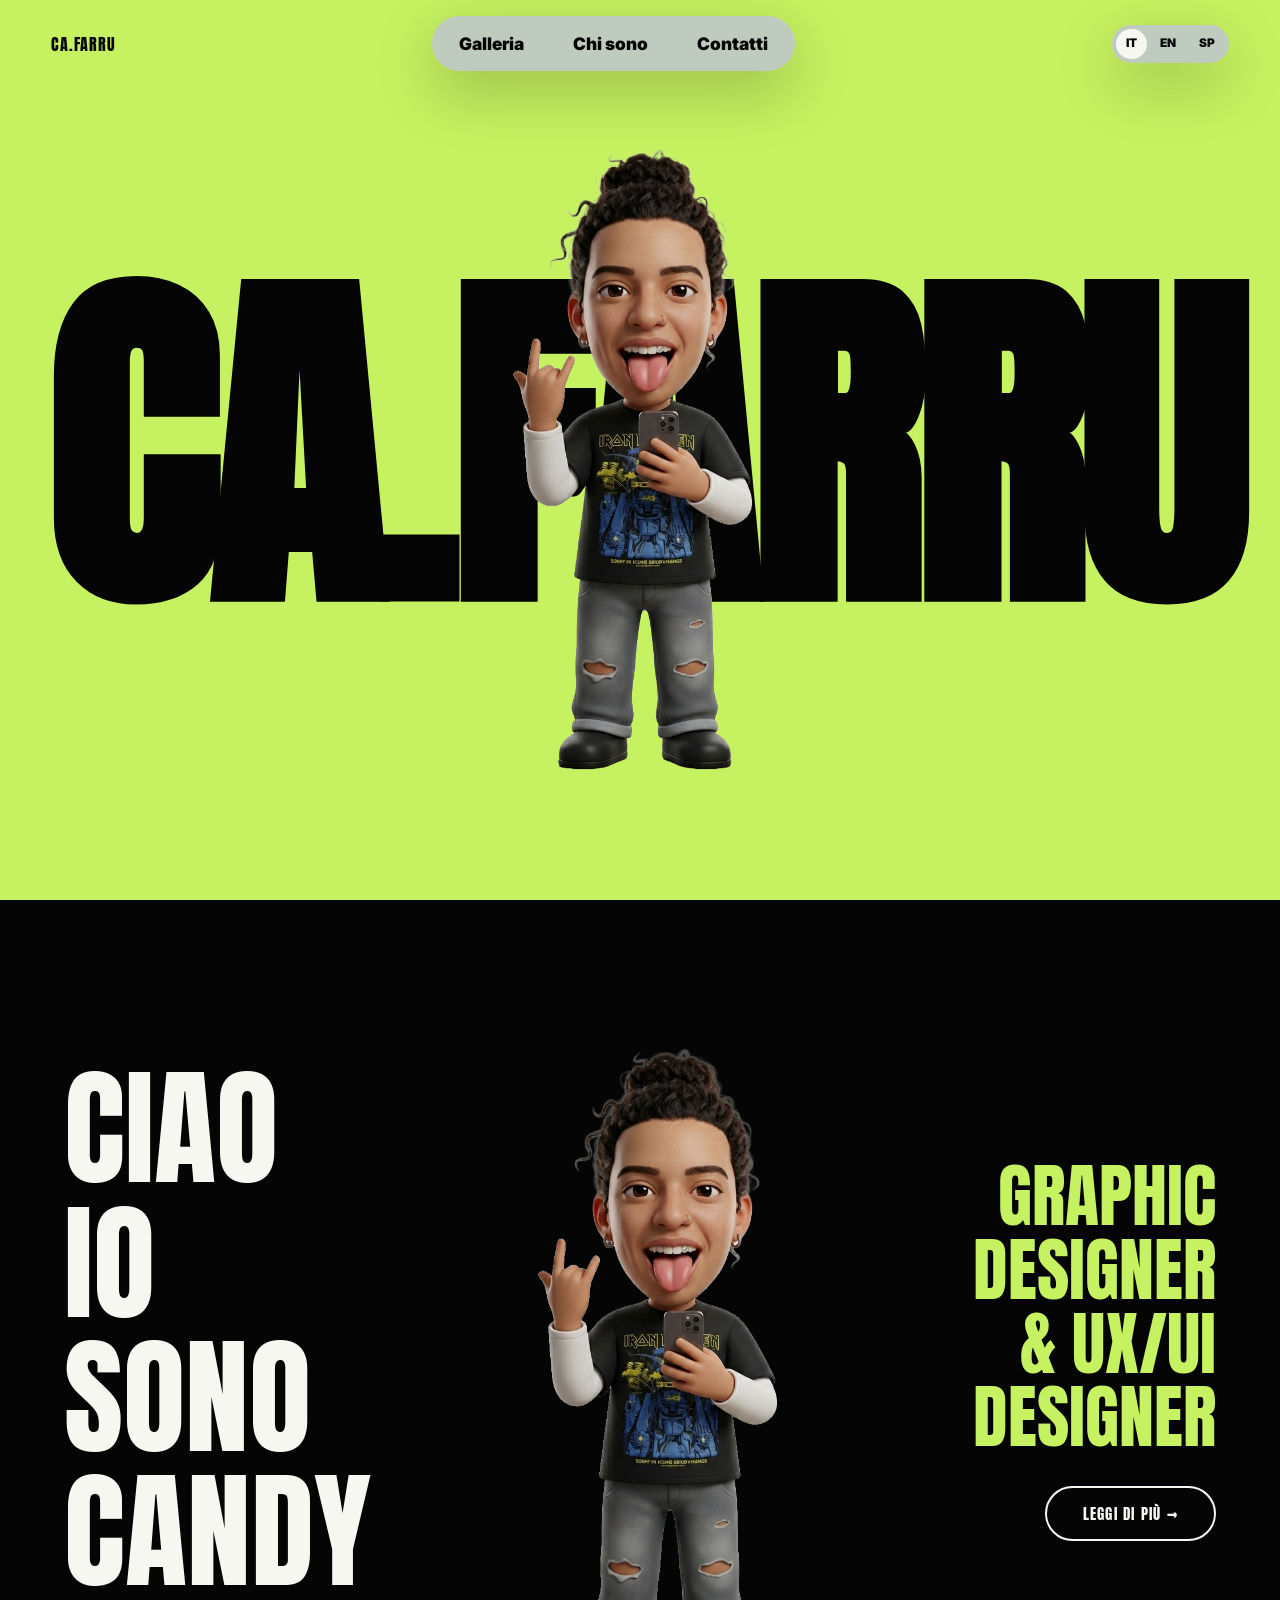
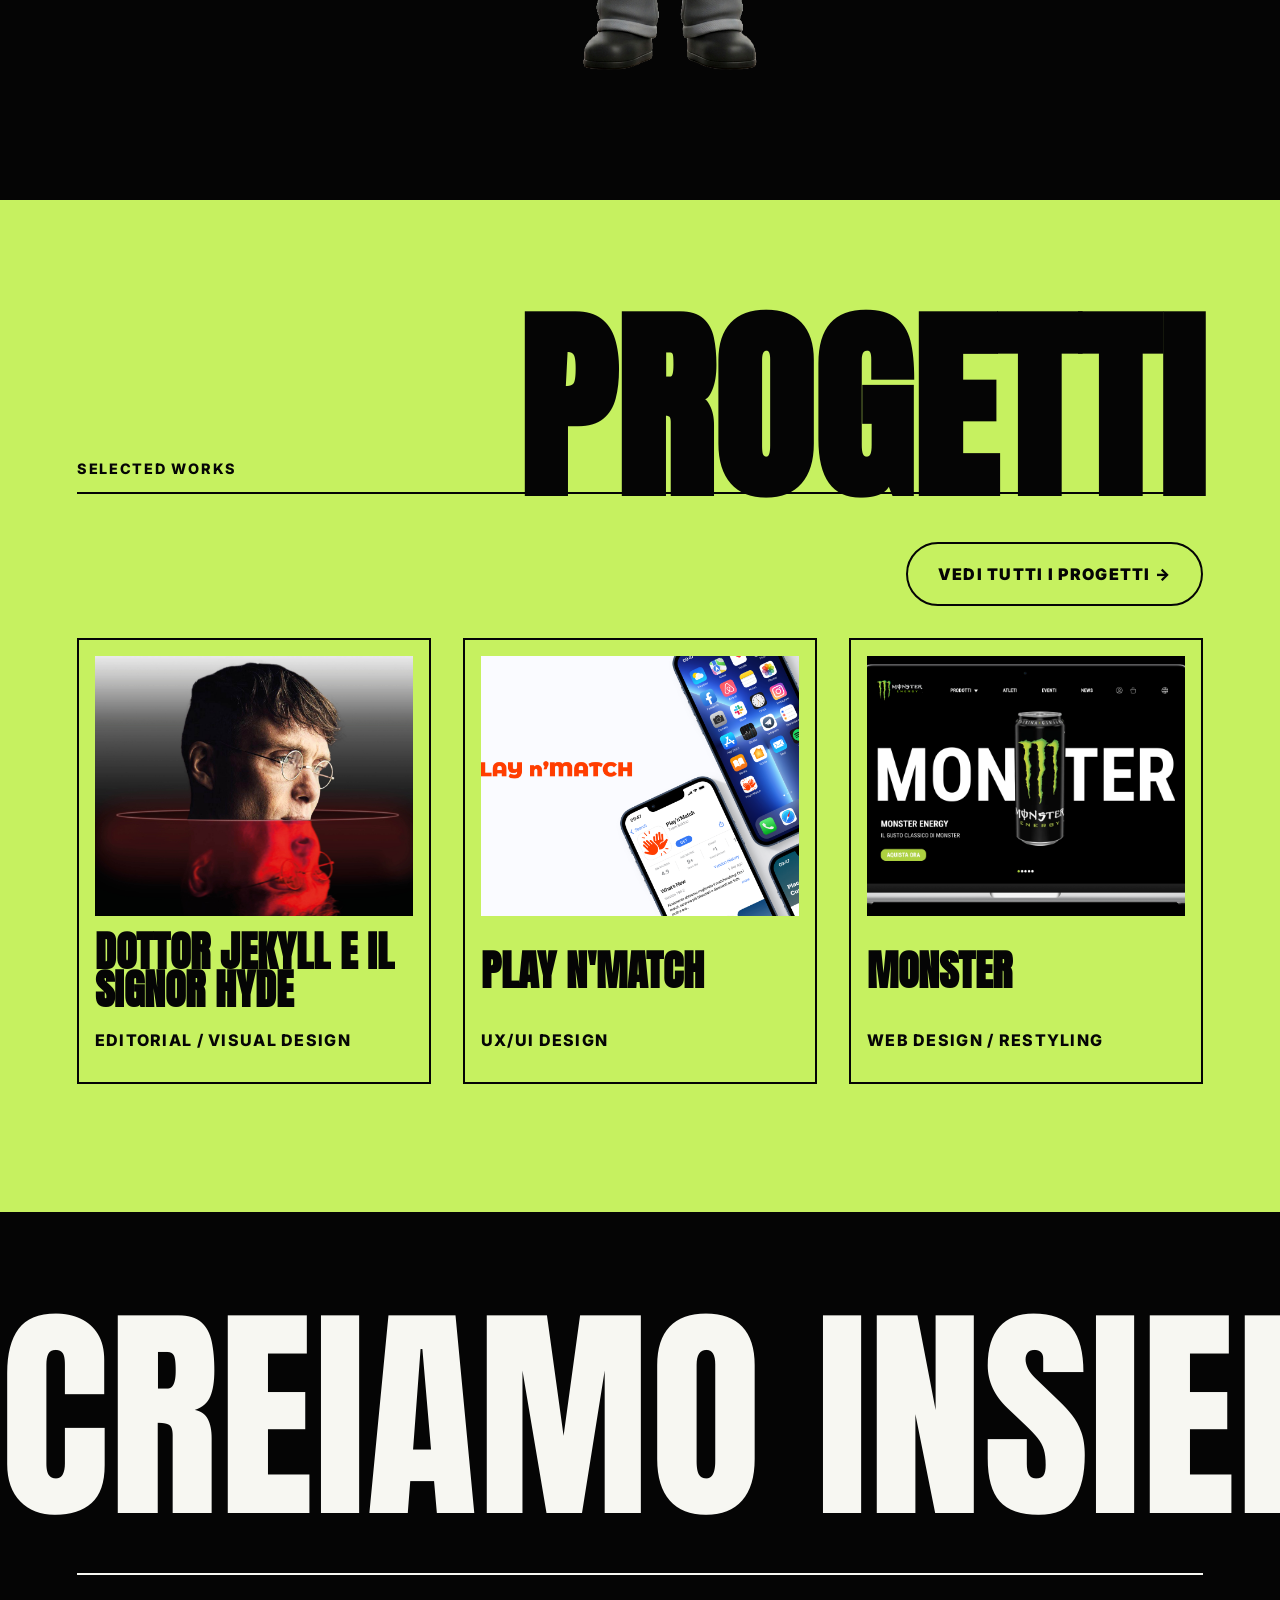
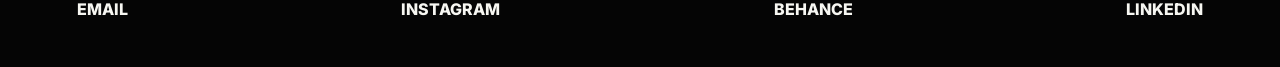
==== commit 7e512909: "Update index.html" ====
--- a/index.html
+++ b/index.html
@@ -157,13 +157,15 @@
     <section class="intro-black">
       <div class="intro-black-left">
         <p class="intro-big" data-i18n="hello_candy">Ciao<br>io sono<br>Candy</p>
-        <a class="btn-outline-white" href="about.html" data-i18n="more_about">Leggi di più</a>
       </div>
       <div class="intro-black-center">
         <img src="assets/io.png" alt="Avatar Candy" />
       </div>
       <div class="intro-black-right">
-        <p class="intro-role" data-i18n="role">Graphic<br>Designer<br>&amp; UX/UI<br>Designer</p>
+        <div style="display:flex;flex-direction:column;align-items:flex-end;gap:2rem">
+          <p class="intro-role" data-i18n="role">Graphic<br>Designer<br>&amp; UX/UI<br>Designer</p>
+          <a class="btn-outline-white" href="about.html" data-i18n="more_about">Leggi di più →</a>
+        </div>
       </div>
     </section>
 
@@ -218,7 +220,7 @@
         nav_gallery: 'Galleria', nav_about: 'Chi sono', nav_contact: 'Contatti',
         hello_candy: 'Ciao<br>io sono<br>Candy',
         role: 'Graphic<br>Designer<br>&amp; UX/UI<br>Designer',
-        more_about: 'Leggi di più',
+        more_about: 'Leggi di più →',
         works_label: 'Selected works', projects_title: 'Progetti',
         footer_cta: 'Creiamo insieme', view_all: 'Vedi tutti i progetti →'
       },
@@ -226,7 +228,7 @@
         nav_gallery: 'Gallery', nav_about: 'About me', nav_contact: 'Contacts',
         hello_candy: 'Hi,<br>I am<br>Candy',
         role: 'Graphic<br>Designer<br>&amp; UX/UI<br>Designer',
-        more_about: 'Read more',
+        more_about: 'Read more →',
         works_label: 'Selected works', projects_title: 'Projects',
         footer_cta: "Let's create together", view_all: 'See all projects →'
       },
@@ -234,7 +236,7 @@
         nav_gallery: 'Galería', nav_about: 'Sobre mí', nav_contact: 'Contactos',
         hello_candy: 'Hola,<br>yo soy<br>Candy',
         role: 'Diseño<br>Gráfico<br>&amp; UX/UI<br>Designer',
-        more_about: 'Leer más',
+        more_about: 'Leer más →',
         works_label: 'Trabajos seleccionados', projects_title: 'Proyectos',
         footer_cta: 'Creamos juntos', view_all: 'Ver todos los proyectos →'
       }
